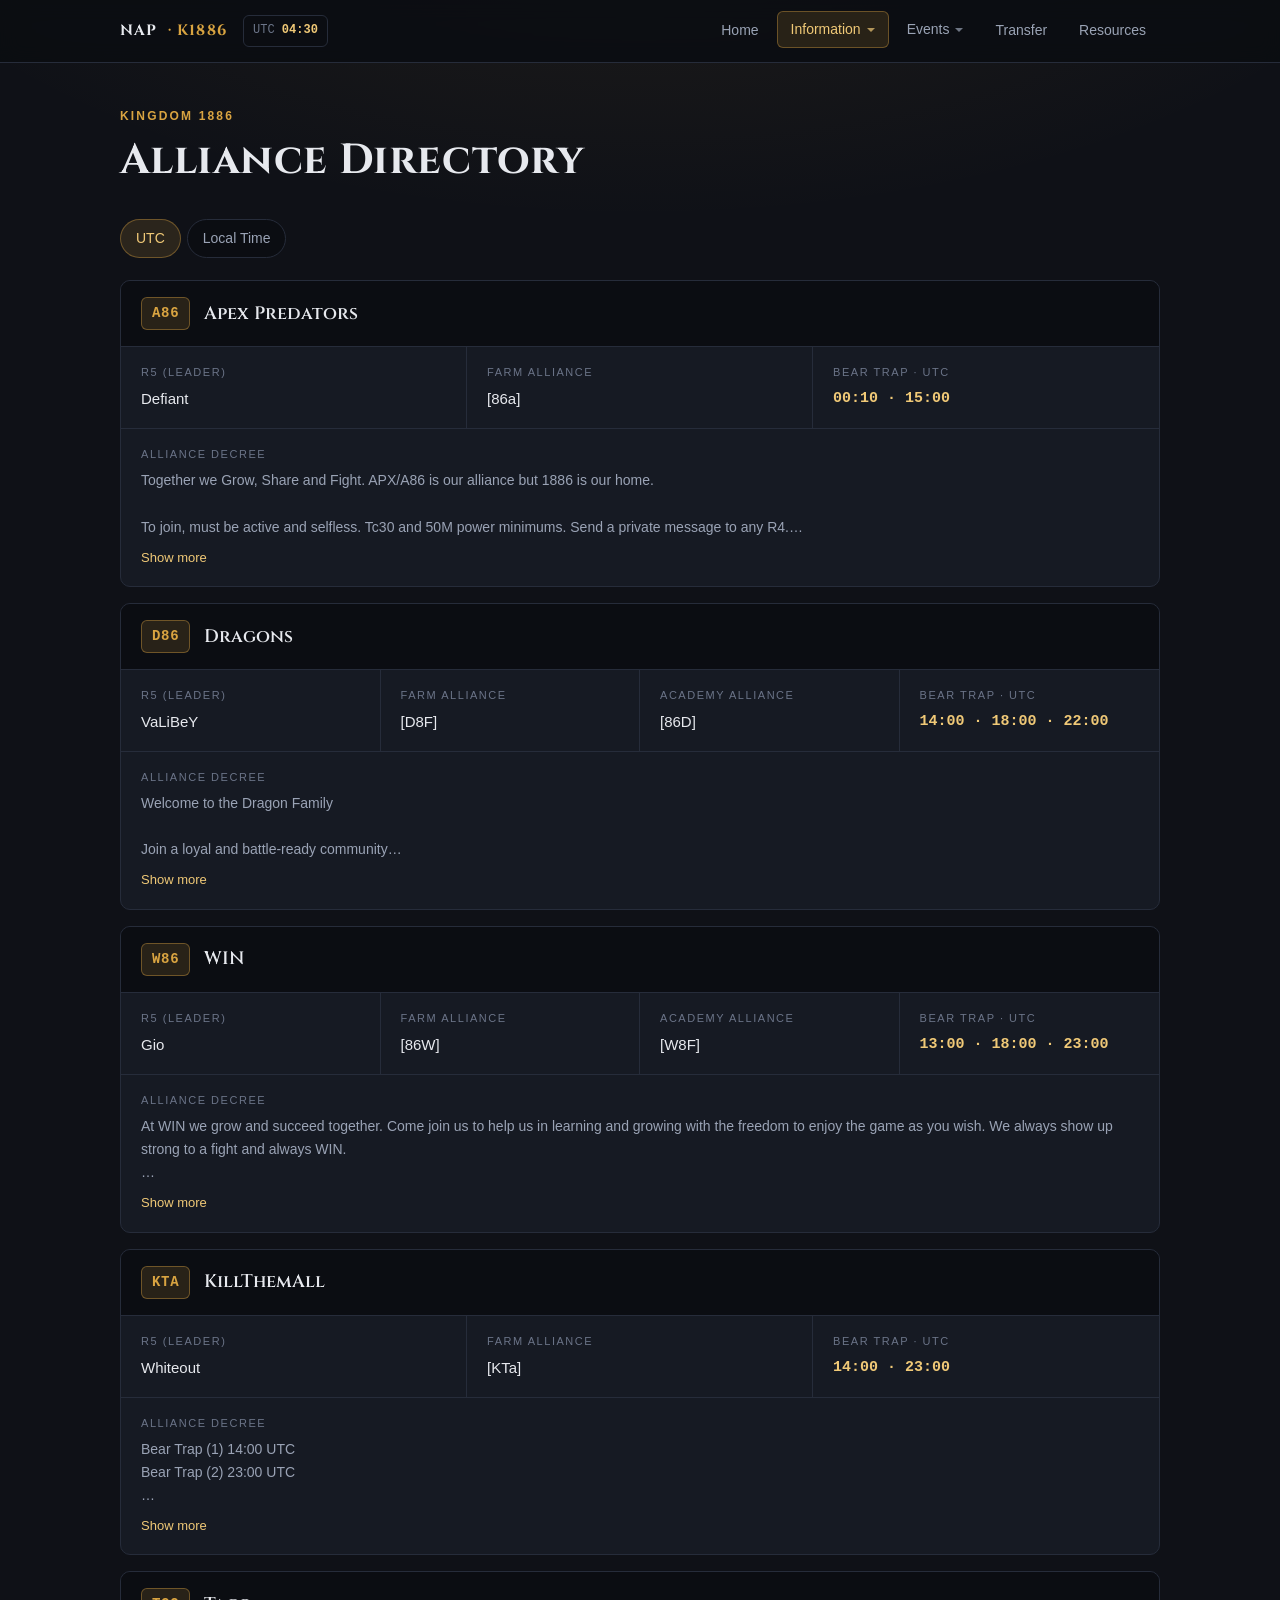
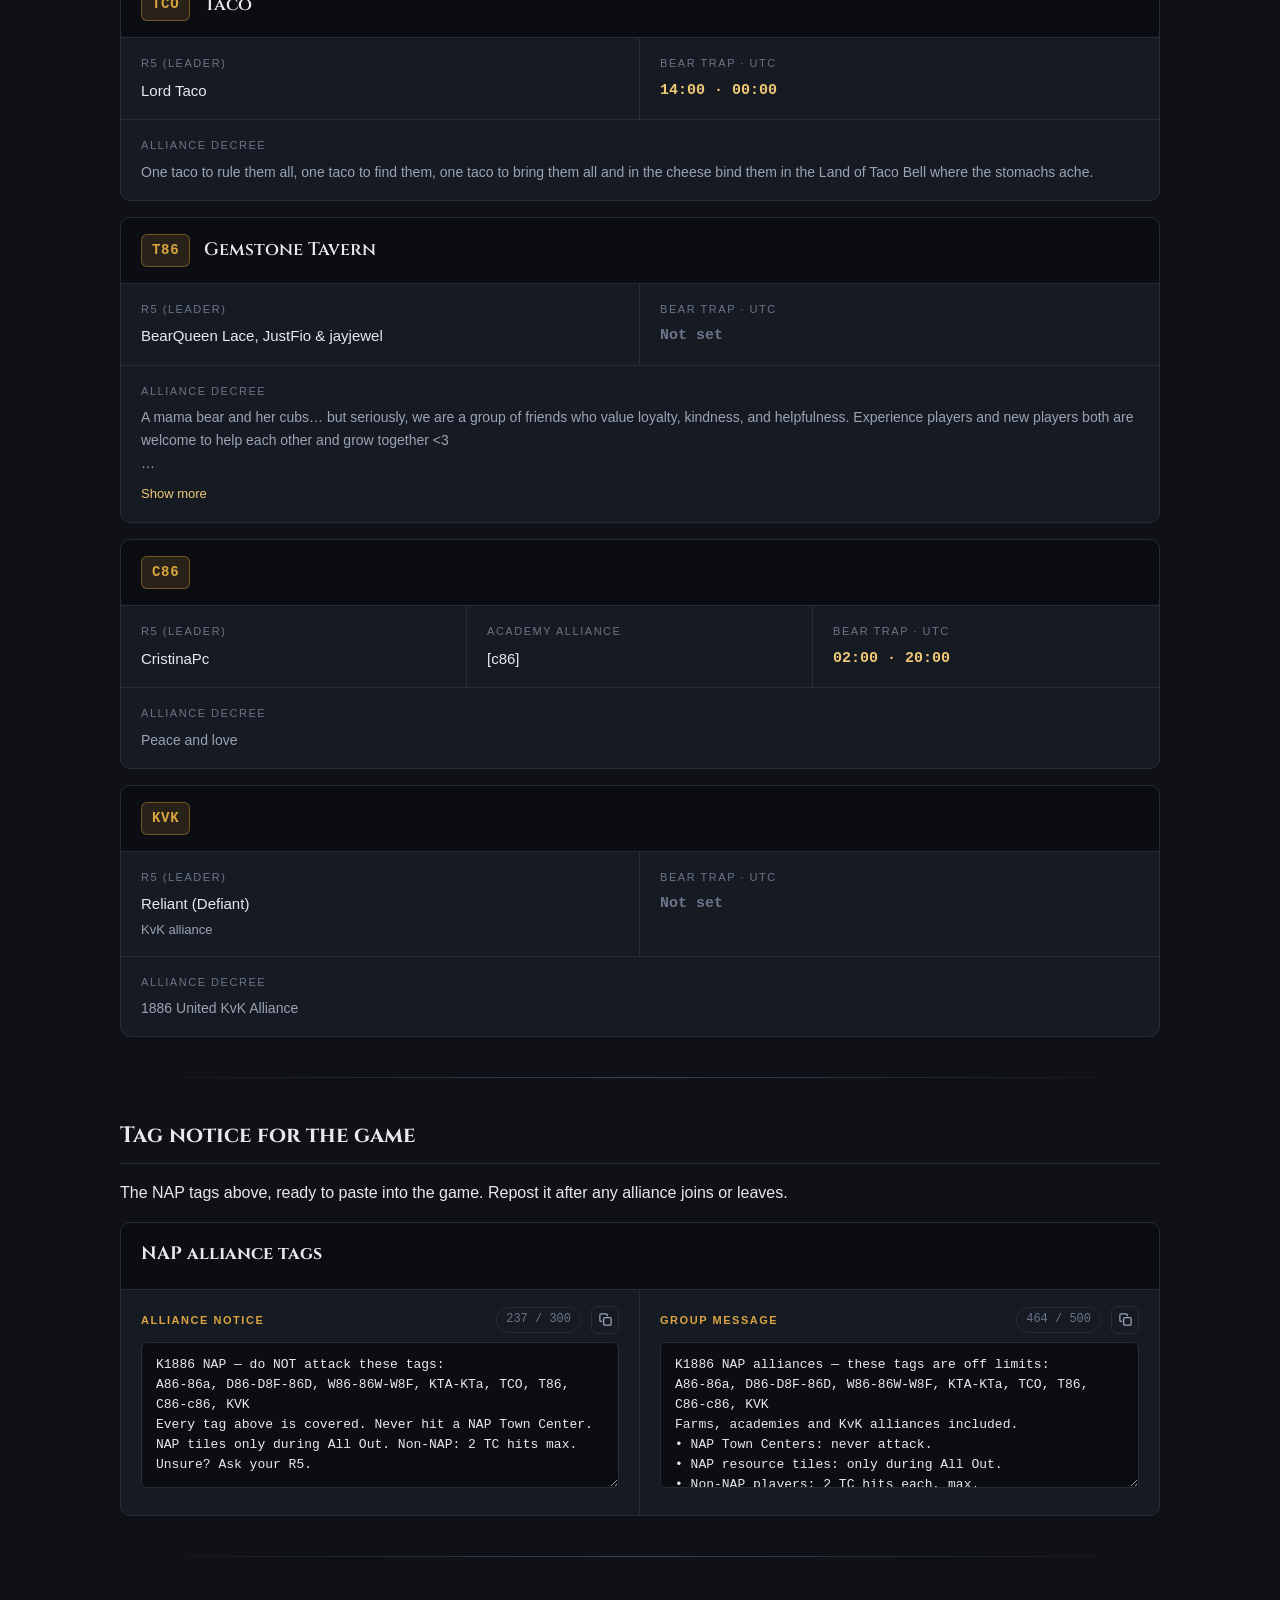
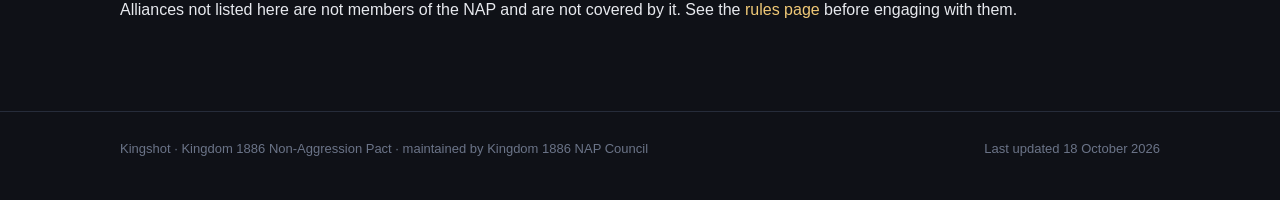
==== alliances.html @ 44d6373b "Rename the King menu link to King Guide Co-Authored-By: Claude Opus 5.5 (1M context) <noreply@anthro" ====
<!DOCTYPE html>
<html lang="en">
<head>
<meta charset="utf-8">
<meta name="viewport" content="width=device-width, initial-scale=1">
<meta name="robots" content="noindex, nofollow">
<title>Alliances — NAP Kingdom 1886</title>
<meta name="description" content="Every alliance in the Kingdom 1886 NAP: farm and academy alliances, R5 leaders and bear trap times.">
<link rel="icon" href="data:image/svg+xml,<svg xmlns='http://www.w3.org/2000/svg' viewBox='0 0 32 32'><text y='26' font-size='26'>%F0%9F%9B%A1%EF%B8%8F</text></svg>">
<link rel="preconnect" href="https://fonts.googleapis.com">
<link rel="preconnect" href="https://fonts.gstatic.com" crossorigin>
<link rel="stylesheet" href="https://fonts.googleapis.com/css2?family=Cinzel:wght@600;700&display=swap">
<link rel="stylesheet" href="assets/css/style.css?v=8">
</head>
<body>

<header class="site-header">
  <div class="wrap">
    <a class="brand" href="index.html">
      NAP <span class="kd">&middot; K1886</span>
    </a>
    <div class="clock" data-clock></div>
    <nav class="site-nav" id="site-nav">
      <a href="index.html" data-i18n="nav.home">Home</a>
      <div class="nav-group" data-nav-group>
        <button class="nav-btn" type="button" aria-haspopup="true" aria-expanded="false" data-i18n="nav.information">Information</button>
        <div class="nav-menu" hidden>
          <a href="rules.html" data-i18n="nav.rules">Rules</a>
          <a href="alliances.html" data-i18n="nav.alliances">Alliances</a>
          <a href="notices.html" data-i18n="nav.notices">Notices</a>
          <a href="blacklist.html" data-i18n="nav.blacklist">Blacklist</a>
          <a href="king.html" data-i18n="nav.king">King Guide</a>
        </div>
      </div>
      <div class="nav-group" data-nav-group>
        <button class="nav-btn" type="button" aria-haspopup="true" aria-expanded="false" data-i18n="nav.events">Events</button>
        <div class="nav-menu" hidden>
          <a href="assignments.html" data-i18n="nav.sanctuary">Sanctuary</a>
          <a href="castle.html" data-i18n="nav.castle">Castle</a>
          <a href="allout.html" data-i18n="nav.allout">All Out</a>
          <a href="kvk.html" data-i18n="nav.kvk">KvK</a>
        </div>
      </div>
      <a href="transfer.html" data-i18n="nav.transfer">Transfer</a>
      <a href="resources.html" data-i18n="nav.resources">Resources</a>
    </nav>
    <div class="lang" data-lang-switcher>
      <button class="lang-btn" type="button" aria-haspopup="true" aria-expanded="false" aria-label="Change language">
        <span aria-hidden="true">&#127760;</span><span class="lang-cur">EN</span>
      </button>
      <div class="lang-menu" hidden>
        <button class="lang-opt" type="button" data-lang="en" lang="en">English</button>
        <button class="lang-opt" type="button" data-lang="ko" lang="ko">&#54620;&#44397;&#50612;</button>
        <button class="lang-opt" type="button" data-lang="es" lang="es">Espa&ntilde;ol</button>
        <button class="lang-opt" type="button" data-lang="tr" lang="tr">T&uuml;rk&ccedil;e</button>
      </div>
    </div>
    <button class="icon-btn nav-toggle" type="button" data-nav-toggle
            aria-label="Menu" aria-expanded="false" aria-controls="site-nav">
      <svg viewBox="0 0 24 24" fill="none" stroke="currentColor" stroke-width="2" stroke-linecap="round" aria-hidden="true"><path d="M4 7h16M4 12h16M4 17h16"/></svg>
    </button>
  </div>
</header>

<main>
  <div class="wrap">

    <div class="page-head">
      <p class="eyebrow" data-i18n="alliances.1">Kingdom <span data-site="kingdom">1886</span></p>
      <h1 data-i18n="alliances.2">Alliance Directory</h1>
    </div>

    <div class="toolbar">
      <div class="filters" role="group" aria-label="Show bear trap times in">
        <button class="chip" type="button" data-tz="utc" aria-pressed="true" data-i18n="alliances.4">UTC</button>
        <button class="chip" type="button" data-tz="local" aria-pressed="false" data-i18n="alliances.5">Local Time</button>
      </div>
    </div>

    <div id="alliance-list"></div>

    <noscript>
      <div class="empty">This directory needs JavaScript enabled to display.</div>
    </noscript>

    <hr class="rule">

    <h2 id="tag-notice" data-i18n="alliances.9">Tag notice for the game</h2>
    <p data-i18n="alliances.10">The NAP tags above, ready to paste into the game. Repost it after any alliance joins or leaves.</p>
    <div id="notice-list" data-only="tags"></div>

    <hr class="rule">

    <p data-i18n="alliances.8">Alliances not listed here are not members of the NAP and are not covered by it. See the <a href="rules.html">rules page</a> before engaging with them.</p>

  </div>
</main>

<footer class="site-footer">
  <div class="wrap">
    <span data-i18n="footer.1">Kingshot &middot; Kingdom <span data-site="kingdom">1886</span> Non-Aggression Pact &middot; maintained by <span data-site="maintainer">the NAP council</span></span>
    <span data-i18n="footer.2">Last updated <span data-site="lastUpdated">&mdash;</span><span data-discord> &middot; <a href="#">Discord</a></span></span>
  </div>
</footer>

<script src="assets/js/data.js?v=9"></script>
<script src="assets/js/site.js?v=8"></script>
</body>
</html>
---- assets/css/style.css ----
/* ==========================================================================
   NAP — Kingdom 1886 | shared stylesheet
   Edit the tokens in :root to re-theme the whole site.
   ========================================================================== */

:root {
  --bg:            #0f1117;
  --bg-raised:     #161a23;
  --bg-sunken:     #0b0d12;
  --border:        #262c3a;
  --border-strong: #3a4256;

  --text:          #e7e9ee;
  --text-muted:    #9aa3b5;
  --text-faint:    #6b7488;

  --gold:          #d9a441;
  --gold-soft:     #f0c977;
  --gold-dim:      rgba(217, 164, 65, 0.14);
  --gold-border:   rgba(217, 164, 65, 0.38);

  /* One hover surface for every interactive control. Translucent, so it reads
     the same whether it sits on the page, a card, or a dropdown panel. */
  --hover-surface: rgba(255, 255, 255, 0.06);

  --green:         #4fb477;
  --amber:         #e0a136;
  --red:           #d8604f;

  --radius:        10px;
  --radius-sm:     6px;
  --maxw:          1080px;

  --font-display: "Cinzel", "Iowan Old Style", "Palatino Linotype", Palatino, Georgia, serif;
  --font-body: -apple-system, BlinkMacSystemFont, "Segoe UI", Roboto, Helvetica, Arial, sans-serif;
  --font-mono: ui-monospace, SFMono-Regular, "SF Mono", Menlo, Consolas, monospace;
}

*, *::before, *::after { box-sizing: border-box; }

html { scroll-behavior: smooth; }

body {
  margin: 0;
  background:
    radial-gradient(1200px 600px at 50% -200px, rgba(217,164,65,0.10), transparent 70%),
    var(--bg);
  color: var(--text);
  font-family: var(--font-body);
  font-size: 16px;
  line-height: 1.65;
  -webkit-font-smoothing: antialiased;
}

a { color: var(--gold-soft); text-decoration: none; }
a:hover { text-decoration: underline; }

.wrap { width: 100%; max-width: var(--maxw); margin: 0 auto; padding: 0 20px; }

/* ---------- Header / nav ---------- */

.site-header {
  position: sticky;
  top: 0;
  z-index: 20;
  transition: transform .25s ease;
  background: rgba(11, 13, 18, 0.88);
  backdrop-filter: blur(10px);
  border-bottom: 1px solid var(--border);
}

.site-header .wrap {
  display: flex;
  align-items: center;
  gap: 16px;
  min-height: 62px;
  flex-wrap: wrap;
}

.brand {
  display: flex;
  align-items: center;
  gap: 10px;
  font-family: var(--font-display);
  font-weight: 700;
  letter-spacing: 0.08em;
  color: var(--text);
  text-transform: uppercase;
  font-size: 15px;
}
.brand:hover { text-decoration: none; }
.brand .crest {
  display: grid;
  place-items: center;
  width: 30px; height: 30px;
  border: 1px solid var(--gold);
  border-radius: 50%;
  color: var(--gold);
  font-size: 13px;
  background: var(--gold-dim);
}
.brand .kd { color: var(--gold); }

.site-nav { display: flex; gap: 4px; margin-left: auto; flex-wrap: wrap; }
.site-nav a {
  padding: 7px 13px;
  border-radius: var(--radius-sm);
  color: var(--text-muted);
  font-size: 14px;
  font-weight: 500;
  border: 1px solid transparent;
}
.site-nav a:hover { color: var(--text); background: var(--hover-surface); text-decoration: none; }
.site-nav a[aria-current="page"] {
  color: var(--gold-soft);
  background: var(--gold-dim);
  border-color: var(--gold-border);
}

.clock {
  font-family: var(--font-mono);
  font-size: 12px;
  color: var(--text-faint);
  border: 1px solid var(--border);
  border-radius: var(--radius-sm);
  padding: 5px 9px;
  white-space: nowrap;
}
.clock strong { color: var(--gold-soft); font-weight: 600; }

/* ---------- Page furniture ---------- */

main { padding: 44px 0 72px; }

.page-head { margin-bottom: 34px; }
.eyebrow {
  font-size: 12px;
  letter-spacing: 0.18em;
  text-transform: uppercase;
  color: var(--gold);
  font-weight: 600;
  margin: 0 0 10px;
}
h1 {
  font-family: var(--font-display);
  font-size: clamp(28px, 5vw, 42px);
  line-height: 1.15;
  margin: 0 0 12px;
  letter-spacing: 0.01em;
}
h2 {
  font-family: var(--font-display);
  font-size: 22px;
  margin: 40px 0 14px;
  padding-bottom: 8px;
  border-bottom: 1px solid var(--border);
}
h3 { font-size: 16px; margin: 24px 0 8px; color: var(--gold-soft); }
.lede { font-size: 18px; color: var(--text-muted); max-width: 62ch; margin: 0; }

hr.rule {
  border: 0;
  height: 1px;
  background: linear-gradient(90deg, transparent, var(--border-strong), transparent);
  margin: 40px 0;
}

/* ---------- Hero (home) ---------- */

.hero {
  text-align: center;
  padding: 56px 0 20px;
  border-bottom: 1px solid var(--border);
}
.hero h1 { font-size: clamp(34px, 7vw, 60px); }
.hero .lede { margin: 0 auto; font-size: 19px; }
.sigil {
  font-family: var(--font-display);
  font-size: 13px;
  letter-spacing: 0.3em;
  color: var(--gold);
  text-transform: uppercase;
  margin-bottom: 18px;
}
.cta-row { display: flex; gap: 12px; justify-content: center; flex-wrap: wrap; margin-top: 28px; }

.btn {
  display: inline-block;
  background: none;
  padding: 11px 22px;
  border-radius: var(--radius-sm);
  font-weight: 600;
  font-size: 15px;
  border: 1px solid var(--border-strong);
  color: var(--text);
}
.btn:hover { text-decoration: none; background: var(--hover-surface); border-color: var(--gold); }
.btn-primary {
  background: var(--gold);
  color: #1a1408;
  border-color: var(--gold);
}
.btn-primary:hover { background: var(--gold-soft); }

/* ---------- Cards & grids ---------- */

.grid { display: grid; gap: 16px; }
.grid-3 { grid-template-columns: repeat(auto-fit, minmax(260px, 1fr)); }
.grid-2 { grid-template-columns: repeat(auto-fit, minmax(300px, 1fr)); }

.card {
  background: var(--bg-raised);
  border: 1px solid var(--border);
  border-radius: var(--radius);
  padding: 20px 22px;
}
.card h3 { margin-top: 0; }
.card p:last-child { margin-bottom: 0; }

.callout {
  border-left: 3px solid var(--gold);
  background: var(--gold-dim);
  border-radius: 0 var(--radius-sm) var(--radius-sm) 0;
  padding: 14px 18px;
  margin: 22px 0;
  color: var(--text);
}
.callout strong { color: var(--gold-soft); }

/* ---------- Rules ---------- */

.rule-list { list-style: none; counter-reset: rule; padding: 0; margin: 0; }
.rule-list > li {
  counter-increment: rule;
  position: relative;
  padding: 16px 0 16px 52px;
  border-bottom: 1px solid var(--border);
}
.rule-list > li:last-child { border-bottom: 0; }
.rule-list > li::before {
  content: counter(rule);
  position: absolute;
  left: 0; top: 16px;
  width: 32px; height: 32px;
  display: grid; place-items: center;
  border: 1px solid var(--border-strong);
  border-radius: 50%;
  font-family: var(--font-mono);
  font-size: 13px;
  color: var(--gold);
  background: var(--bg-sunken);
}
.rule-list .rule-title { font-weight: 600; display: block; margin-bottom: 2px; }
.rule-list .rule-body { color: var(--text-muted); font-size: 15px; }

/* ---------- Tables ---------- */

.table-scroll { overflow-x: auto; border: 1px solid var(--border); border-radius: var(--radius); }
table { width: 100%; border-collapse: collapse; font-size: 15px; min-width: 520px; }
thead th {
  text-align: left;
  background: var(--bg-sunken);
  color: var(--text-faint);
  font-size: 12px;
  letter-spacing: 0.1em;
  text-transform: uppercase;
  font-weight: 600;
  padding: 11px 16px;
  border-bottom: 1px solid var(--border);
  white-space: nowrap;
}
tbody td { padding: 13px 16px; border-bottom: 1px solid var(--border); vertical-align: top; }
tbody tr:last-child td { border-bottom: 0; }
tbody tr:hover { background: rgba(255,255,255,0.02); }

.pill {
  display: inline-block;
  padding: 2px 9px;
  border-radius: 999px;
  font-size: 12px;
  font-weight: 600;
  letter-spacing: 0.04em;
  border: 1px solid var(--border-strong);
  color: var(--text-muted);
  white-space: nowrap;
}
.pill-warn   { color: var(--amber); border-color: rgba(224,161,54,0.45); background: rgba(224,161,54,0.10); }
.pill-strike { color: var(--red);   border-color: rgba(216,96,79,0.45);  background: rgba(216,96,79,0.10); }
.pill-ok     { color: var(--green); border-color: rgba(79,180,119,0.45); background: rgba(79,180,119,0.10); }

/* ---------- Alliances ---------- */

.toolbar {
  display: flex;
  gap: 12px;
  align-items: center;
  flex-wrap: wrap;
  margin-bottom: 22px;
}
.search {
  flex: 1 1 260px;
  background: var(--bg-sunken);
  border: 1px solid var(--border);
  border-radius: var(--radius-sm);
  color: var(--text);
  font: inherit;
  font-size: 15px;
  padding: 10px 14px;
}
.search:focus { outline: none; border-color: var(--gold); }
.search::placeholder { color: var(--text-faint); }
.count { color: var(--text-faint); font-size: 14px; font-family: var(--font-mono); }
.copy-chip { margin-left: auto; }
.copy-chip.copied {
  color: var(--green);
  border-color: rgba(79,180,119,0.5);
  background: rgba(79,180,119,0.12);
}

.alliance-card {
  background: var(--bg-raised);
  border: 1px solid var(--border);
  border-radius: var(--radius);
  padding: 0;
  overflow: hidden;
  margin-bottom: 16px;
}
.alliance-head {
  display: flex;
  align-items: center;
  gap: 14px;
  padding: 16px 20px;
  border-bottom: 1px solid var(--border);
  background: var(--bg-sunken);
  flex-wrap: wrap;
}
.tag {
  font-family: var(--font-mono);
  font-weight: 700;
  font-size: 14px;
  color: var(--gold);
  border: 1px solid rgba(217,164,65,0.4);
  background: var(--gold-dim);
  padding: 4px 10px;
  border-radius: var(--radius-sm);
  letter-spacing: 0.05em;
}
.alliance-name { font-family: var(--font-display); font-size: 18px; font-weight: 600; }
.slot .value.trap {
  font-family: var(--font-mono);
  color: var(--gold-soft);
  font-weight: 600;
}

.alliance-body { display: grid; grid-template-columns: repeat(auto-fit, minmax(200px, 1fr)); }
.slot { padding: 16px 20px; border-right: 1px solid var(--border); }
.slot:last-child { border-right: 0; }
.slot .label {
  font-size: 11px;
  letter-spacing: 0.14em;
  text-transform: uppercase;
  color: var(--text-faint);
  margin-bottom: 6px;
}
.slot .value { font-size: 15px; }
.slot .value .muted { color: var(--text-faint); }
.slot .sub { font-size: 13px; color: var(--text-muted); margin-top: 2px; }
.alliance-decree { padding: 16px 20px; border-top: 1px solid var(--border); }
.alliance-decree .label {
  font-size: 11px;
  letter-spacing: 0.14em;
  text-transform: uppercase;
  color: var(--text-faint);
  margin-bottom: 6px;
}
.decree-text { font-size: 14px; color: var(--text-muted); white-space: pre-line; overflow-wrap: anywhere; }
.decree-text.clamped {
  display: -webkit-box;
  -webkit-box-orient: vertical;
  -webkit-line-clamp: 3;
  line-clamp: 3;
  overflow: hidden;
}
.alliance-decree.collapsible { cursor: pointer; }
.decree-toggle {
  background: none;
  border: 0;
  padding: 0;
  margin-top: 8px;
  font: inherit;
  font-size: 13px;
  color: var(--gold-soft);
  cursor: pointer;
}
.decree-toggle:hover { text-decoration: underline; }
.decree-toggle[hidden] { display: none; }

.empty {
  text-align: center;
  padding: 44px 20px;
  color: var(--text-faint);
  border: 1px dashed var(--border-strong);
  border-radius: var(--radius);
}

/* ---------- Footer ---------- */

.site-footer {
  border-top: 1px solid var(--border);
  padding: 26px 0 40px;
  color: var(--text-faint);
  font-size: 13px;
}
.site-footer .wrap { display: flex; justify-content: space-between; gap: 16px; flex-wrap: wrap; }

@media (max-width: 640px) {
  .site-header .wrap { min-height: 0; padding-top: 10px; padding-bottom: 10px; }
  .site-nav { margin-left: 0; width: 100%; }
  .clock { display: none; }
  .slot { border-right: 0; border-bottom: 1px solid var(--border); }
  .slot:last-child { border-bottom: 0; }
}

/* ==========================================================================
   Trackers — blacklist + weekly sanctuary/fortress assignments
   ========================================================================== */

.stats {
  display: grid;
  grid-template-columns: repeat(auto-fit, minmax(150px, 1fr));
  gap: 12px;
  margin: 0 0 26px;
}
.stat {
  background: var(--bg-raised);
  border: 1px solid var(--border);
  border-radius: var(--radius);
  padding: 14px 18px;
}
.stat .n {
  font-family: var(--font-display);
  font-size: 28px;
  line-height: 1.1;
  color: var(--gold);
}
.stat .n.neutral { color: var(--text); }
.stat .n.danger  { color: var(--red); }
.stat .n.good    { color: var(--green); }
.stat .k {
  font-size: 11px;
  letter-spacing: 0.14em;
  text-transform: uppercase;
  color: var(--text-faint);
  margin-top: 4px;
}

.filters { display: flex; gap: 6px; flex-wrap: wrap; }
.chip {
  background: var(--bg-sunken);
  border: 1px solid var(--border);
  color: var(--text-muted);
  border-radius: 999px;
  padding: 7px 15px;
  font: inherit;
  font-size: 14px;
  cursor: pointer;
}
.chip:hover { color: var(--text); background: var(--hover-surface); border-color: var(--border-strong); }
.page-toc { margin-top: 20px; }
.page-toc .chip { text-decoration: none; }
h2[id], .violation[id] { scroll-margin-top: 84px; }
.chip[aria-pressed="true"] {
  color: var(--gold-soft);
  background: var(--gold-dim);
  border-color: var(--gold-border);
}

.banner {
  display: flex;
  gap: 12px;
  align-items: flex-start;
  border: 1px solid var(--border-strong);
  border-left: 3px solid var(--amber);
  background: rgba(224,161,54,0.08);
  border-radius: 0 var(--radius-sm) var(--radius-sm) 0;
  padding: 13px 18px;
  margin-bottom: 24px;
  font-size: 15px;
}
.banner .icon { color: var(--amber); font-size: 17px; line-height: 1.4; }

.week-head {
  display: flex;
  align-items: baseline;
  gap: 14px;
  flex-wrap: wrap;
  background: var(--bg-raised);
  border: 1px solid var(--border);
  border-radius: var(--radius);
  padding: 16px 20px;
  margin-bottom: 24px;
}
.week-head .wk {
  font-family: var(--font-display);
  font-size: 19px;
  color: var(--gold-soft);
}
.week-head .rot { color: var(--text-muted); font-size: 14px; margin-left: auto; }

td .mono { font-family: var(--font-mono); font-size: 13px; }
td .who { font-weight: 600; }
td .sub { color: var(--text-muted); font-size: 13px; margin-top: 2px; }
td .muted { color: var(--text-faint); }

.pill-open { color: var(--text-faint); }
.pill-info { color: var(--gold-soft); border-color: rgba(217,164,65,0.4); background: var(--gold-dim); }

.legend { color: var(--text-faint); font-size: 13px; margin-top: 12px; }
.legend .pill { margin-right: 4px; }

/* ---------- Resource cards ---------- */

.res-grid { display: grid; grid-template-columns: repeat(auto-fit, minmax(280px, 1fr)); gap: 16px; }

a.res-card {
  display: block;
  background: var(--bg-raised);
  border: 1px solid var(--border);
  border-radius: var(--radius);
  padding: 20px 22px;
  color: var(--text);
  transition: border-color .15s ease, transform .15s ease;
}
a.res-card:hover {
  text-decoration: none;
  border-color: var(--gold);
  transform: translateY(-2px);
}
a.res-card:hover .res-name { color: var(--gold-soft); }

.res-top { display: flex; align-items: center; gap: 11px; margin-bottom: 4px; }
.res-icon {
  display: grid; place-items: center;
  width: 34px; height: 34px; flex: 0 0 34px;
  border-radius: var(--radius-sm);
  background: var(--gold-dim);
  border: 1px solid rgba(217,164,65,0.3);
  font-size: 17px;
}
.res-name { font-family: var(--font-display); font-size: 17px; font-weight: 600; }
.res-what {
  font-size: 11px; letter-spacing: 0.14em; text-transform: uppercase;
  color: var(--gold); font-weight: 600; margin-bottom: 10px;
}
.res-desc { color: var(--text-muted); font-size: 15px; margin: 0 0 14px; }
.res-link {
  font-family: var(--font-mono); font-size: 13px; color: var(--text-faint);
  display: flex; align-items: center; gap: 6px;
}
a.res-card:hover .res-link { color: var(--gold-soft); }

/* ---------- Language switcher ---------- */

.lang { position: relative; }
/* Hidden until real translations exist; delete these two lines to bring the switcher back. */
.lang { display: none; }
.nav-toggle { margin-left: auto; }

.lang-btn {
  display: flex;
  align-items: center;
  gap: 6px;
  background: var(--bg-sunken);
  border: 1px solid var(--border);
  border-radius: var(--radius-sm);
  color: var(--text-muted);
  font: inherit;
  font-size: 14px;
  padding: 6px 11px;
  cursor: pointer;
  line-height: 1.4;
}
.lang-btn:hover { color: var(--text); background: var(--hover-surface); border-color: var(--border-strong); }
.lang-btn[aria-expanded="true"] { color: var(--gold-soft); background: var(--gold-dim); border-color: var(--gold-border); }
.lang-cur { font-family: var(--font-mono); font-size: 12px; letter-spacing: 0.06em; }

.lang-menu {
  position: absolute;
  top: calc(100% + 6px);
  right: 0;
  min-width: 150px;
  background: var(--bg-raised);
  border: 1px solid var(--border-strong);
  border-radius: var(--radius-sm);
  padding: 5px;
  z-index: 40;
  box-shadow: 0 12px 30px rgba(0,0,0,0.45);
}
.lang-opt {
  display: block;
  width: 100%;
  text-align: left;
  background: none;
  border: 0;
  border-radius: 4px;
  color: var(--text-muted);
  font: inherit;
  font-size: 14px;
  padding: 8px 11px;
  cursor: pointer;
}
.lang-opt:hover { background: var(--hover-surface); color: var(--text); }
.lang-opt[aria-current="true"] { color: var(--gold-soft); background: var(--gold-dim); }

@media (max-width: 640px) {
  .lang { order: -1; margin-left: auto; }
  .site-nav { order: 1; }
}

/* ---------- In-game notices ---------- */

.notice-card {
  background: var(--bg-raised);
  border: 1px solid var(--border);
  border-radius: var(--radius);
  margin-bottom: 18px;
  overflow: hidden;
}
.notice-head {
  padding: 16px 20px;
  border-bottom: 1px solid var(--border);
  background: var(--bg-sunken);
}
.notice-head h3 {
  margin: 0 0 4px;
  font-family: var(--font-display);
  font-size: 18px;
  color: var(--text);
}
.notice-head p { margin: 0; color: var(--text-muted); font-size: 14px; }

.notice-blocks { display: grid; grid-template-columns: repeat(auto-fit, minmax(320px, 1fr)); }
.notice-block { padding: 16px 20px 18px; border-right: 1px solid var(--border); }
.notice-block:last-child { border-right: 0; }

.notice-block-head {
  display: flex;
  align-items: center;
  gap: 10px;
  margin-bottom: 8px;
}
.notice-kind { margin-right: auto; }
.notice-kind {
  font-size: 11px;
  letter-spacing: 0.14em;
  text-transform: uppercase;
  color: var(--gold);
  font-weight: 600;
}
.count-badge {
  font-family: var(--font-mono);
  font-size: 12px;
  color: var(--text-faint);
  border: 1px solid var(--border);
  border-radius: 999px;
  padding: 2px 9px;
  white-space: nowrap;
}
.count-badge.over {
  color: var(--red);
  border-color: rgba(216,96,79,0.5);
  background: rgba(216,96,79,0.12);
}

textarea.notice-text {
  width: 100%;
  background: var(--bg-sunken);
  border: 1px solid var(--border);
  border-radius: var(--radius-sm);
  color: var(--text);
  font-family: var(--font-mono);
  font-size: 13px;
  line-height: 1.55;
  padding: 12px 14px;
  resize: vertical;
  min-height: 130px;
}
textarea.notice-text:focus { outline: none; border-color: var(--gold); }

/* small square icon button, used for copy-to-clipboard */
.icon-btn {
  display: inline-flex;
  align-items: center;
  justify-content: center;
  width: 28px;
  height: 28px;
  flex: 0 0 28px;
  padding: 0;
  background: var(--bg-raised);
  border: 1px solid var(--border);
  border-radius: var(--radius-sm);
  color: var(--text-muted);
  cursor: pointer;
  transition: color .12s ease, border-color .12s ease, background .12s ease;
}
.icon-btn:hover { color: var(--text); background: var(--hover-surface); border-color: var(--border-strong); }
.icon-btn:focus-visible { outline: 2px solid var(--gold); outline-offset: 2px; }
.icon-btn svg { width: 15px; height: 15px; display: block; }
.icon-btn.copied {
  color: var(--green);
  border-color: rgba(79,180,119,0.5);
  background: rgba(79,180,119,0.12);
}

@media (max-width: 640px) {
  .notice-block { border-right: 0; border-bottom: 1px solid var(--border); }
  .notice-block:last-child { border-bottom: 0; }
}

.callout p { margin: 0; }
.callout p + p { margin-top: 10px; }

/* ---------- Grouped navigation ---------- */

.nav-group { position: relative; }

.site-nav .nav-btn {
  display: flex;
  align-items: center;
  gap: 6px;
  background: none;
  border: 1px solid transparent;
  border-radius: var(--radius-sm);
  color: var(--text-muted);
  font: inherit;
  font-size: 14px;
  font-weight: 500;
  padding: 7px 13px;
  cursor: pointer;
  line-height: 1.5;
}
.site-nav .nav-btn::after {
  content: "";
  width: 0; height: 0;
  border-left: 4px solid transparent;
  border-right: 4px solid transparent;
  border-top: 4px solid currentColor;
  opacity: 0.7;
}
.site-nav .nav-btn:hover { color: var(--text); background: var(--hover-surface); }
/* open state is carried by the caret; only the group holding the current page
   is highlighted, and only where its links are out of sight (desktop) */
.site-nav .nav-btn[data-active="true"] {
  color: var(--gold-soft);
  background: var(--gold-dim);
  border-color: var(--gold-border);
}

.nav-menu {
  position: absolute;
  top: calc(100% + 6px);
  left: 0;
  min-width: 170px;
  background: var(--bg-raised);
  border: 1px solid var(--border-strong);
  border-radius: var(--radius-sm);
  padding: 5px;
  z-index: 40;
  box-shadow: 0 12px 30px rgba(0,0,0,0.45);
}
.nav-menu a {
  display: block;
  padding: 8px 11px;
  border-radius: 4px;
  font-size: 14px;
  color: var(--text-muted);
  border: 0;
}
.nav-menu a:hover { background: var(--hover-surface); color: var(--text); text-decoration: none; }
.nav-menu a[aria-current="page"] { color: var(--gold-soft); background: var(--gold-dim); }

@media (max-width: 640px) {
  .nav-menu { left: auto; right: 0; }
}

/* ---------- Mobile navigation ---------- */

.nav-toggle { display: none; }

@media (max-width: 820px) {
  /* the header stays one line: brand, language, menu button */
  .site-header .wrap { flex-wrap: nowrap; gap: 10px; }
  .nav-toggle { display: inline-flex; }
  .lang { margin-left: auto; order: 0; }

  .site-nav {
    display: none;
    position: absolute;
    top: 100%;
    left: 0;
    right: 0;
    flex-direction: column;
    align-items: stretch;
    gap: 1px;
    width: auto;
    margin: 0;
    padding: 10px 20px 16px;
    background: var(--bg-raised);
    border-bottom: 1px solid var(--border-strong);
    box-shadow: 0 18px 34px rgba(0,0,0,0.5);
    max-height: calc(100vh - 62px);
    overflow-y: auto;
  }
  .site-header.nav-open .site-nav { display: flex; }

  /* each group is an accordion: the button opens its own list in place */
  .nav-group { position: static; }
  .site-nav .nav-btn {
    width: 100%;
    justify-content: space-between;
    padding: 11px 10px;
    font-size: 15px;
    font-weight: 500;
    letter-spacing: 0;
    text-transform: none;
    color: var(--text-muted);
  }
  .site-nav .nav-btn::after { transition: transform .15s ease; }
  .site-nav .nav-btn[aria-expanded="true"]::after { transform: rotate(180deg); }
  .site-nav .nav-btn[data-active="true"] {
    color: var(--text-muted);
    background: none;
    border-color: transparent;
  }
  .site-nav .nav-btn[data-active="true"]:hover {
    color: var(--text);
    background: var(--hover-surface);
  }

  .site-nav .nav-menu {
    position: static;
    min-width: 0;
    margin: 2px 0 6px 10px;
    padding: 0 0 0 10px;
    background: none;
    border: 0;
    border-left: 1px solid var(--border);
    border-radius: 0;
    box-shadow: none;
  }

  .site-nav .nav-menu a,
  .site-nav > a { padding: 11px 10px; font-size: 15px; border-radius: var(--radius-sm); }
}

/* ---------- Violation cards ---------- */

.violations { display: grid; gap: 16px; }

.violation {
  background: var(--bg-raised);
  border: 1px solid var(--border);
  border-radius: var(--radius);
  padding: 18px 20px 16px;
}

.violation-head { display: flex; align-items: center; gap: 12px; margin-bottom: 8px; }
.violation-n {
  flex: 0 0 30px;
  width: 30px; height: 30px;
  display: grid; place-items: center;
  border: 1px solid var(--border-strong);
  border-radius: 50%;
  background: var(--bg-sunken);
  font-family: var(--font-mono);
  font-size: 13px;
  color: var(--gold);
}
.violation-head h3 {
  margin: 0;
  font-family: var(--font-display);
  font-size: 17px;
  color: var(--text);
}
.violation-head .rule-copy { margin-left: auto; }
.violation-body { margin: 0 0 14px; color: var(--text-muted); font-size: 15px; }

.tiers { border-top: 1px solid var(--border); padding-top: 14px; }
.tier-tabs { display: flex; gap: 6px; flex-wrap: wrap; margin-bottom: 12px; }
.tier-tab { font-size: 13px; padding: 5px 12px; }

.tiers.single .tier-tabs .tier-tab {
  /* a violation with no ladder: the one tier is a statement, not a choice */
  pointer-events: none;
  color: var(--red);
  border-color: rgba(216,96,79,0.45);
  background: rgba(216,96,79,0.10);
}

.tier-panel {
  background: var(--bg-sunken);
  border: 1px solid var(--border);
  border-left: 3px solid var(--gold);
  border-radius: 0 var(--radius-sm) var(--radius-sm) 0;
  padding: 12px 16px;
}
.tiers.single .tier-panel { border-left-color: var(--red); }
.tier-panel p { margin: 0; font-size: 15px; }

@media (max-width: 640px) {
  .violation { padding: 16px 16px 14px; }
  .violation-head h3 { font-size: 16px; }
}

/* the header steps out of the way while reading down the page */
.site-header.header-hidden { transform: translateY(-100%); }

@media (prefers-reduced-motion: reduce) {
  .site-header { transition: none; }
}

/* ---------- Trial key ---------- */

.trial-key {
  display: grid;
  grid-template-columns: repeat(auto-fit, minmax(230px, 1fr));
  gap: 14px;
  margin-bottom: 22px;
}
.trial {
  background: var(--bg-raised);
  border: 1px solid var(--border);
  border-left: 3px solid var(--gold);
  border-radius: 0 var(--radius) var(--radius) 0;
  padding: 14px 18px;
}
.trial-name {
  font-family: var(--font-display);
  font-size: 16px;
  color: var(--text);
  margin-bottom: 4px;
}
.trial-debuff {
  font-family: var(--font-mono);
  font-size: 14px;
  font-weight: 600;
  color: var(--red);
  margin-bottom: 8px;
}
.trial p { margin: 0; font-size: 14px; color: var(--text-muted); }

/* ---------- Screenshots (king.html) ---------- */

.shots {
  display: grid;
  grid-template-columns: repeat(auto-fill, minmax(140px, 230px));
  gap: 18px;
  margin: 18px 0 26px;
}
.shot { margin: 0; }
.shot img {
  display: block;
  width: 100%;
  height: auto;
  border: 1px solid var(--border);
  border-radius: var(--radius);
}
.shot figcaption { margin-top: 8px; font-size: 14px; color: var(--text-faint); }
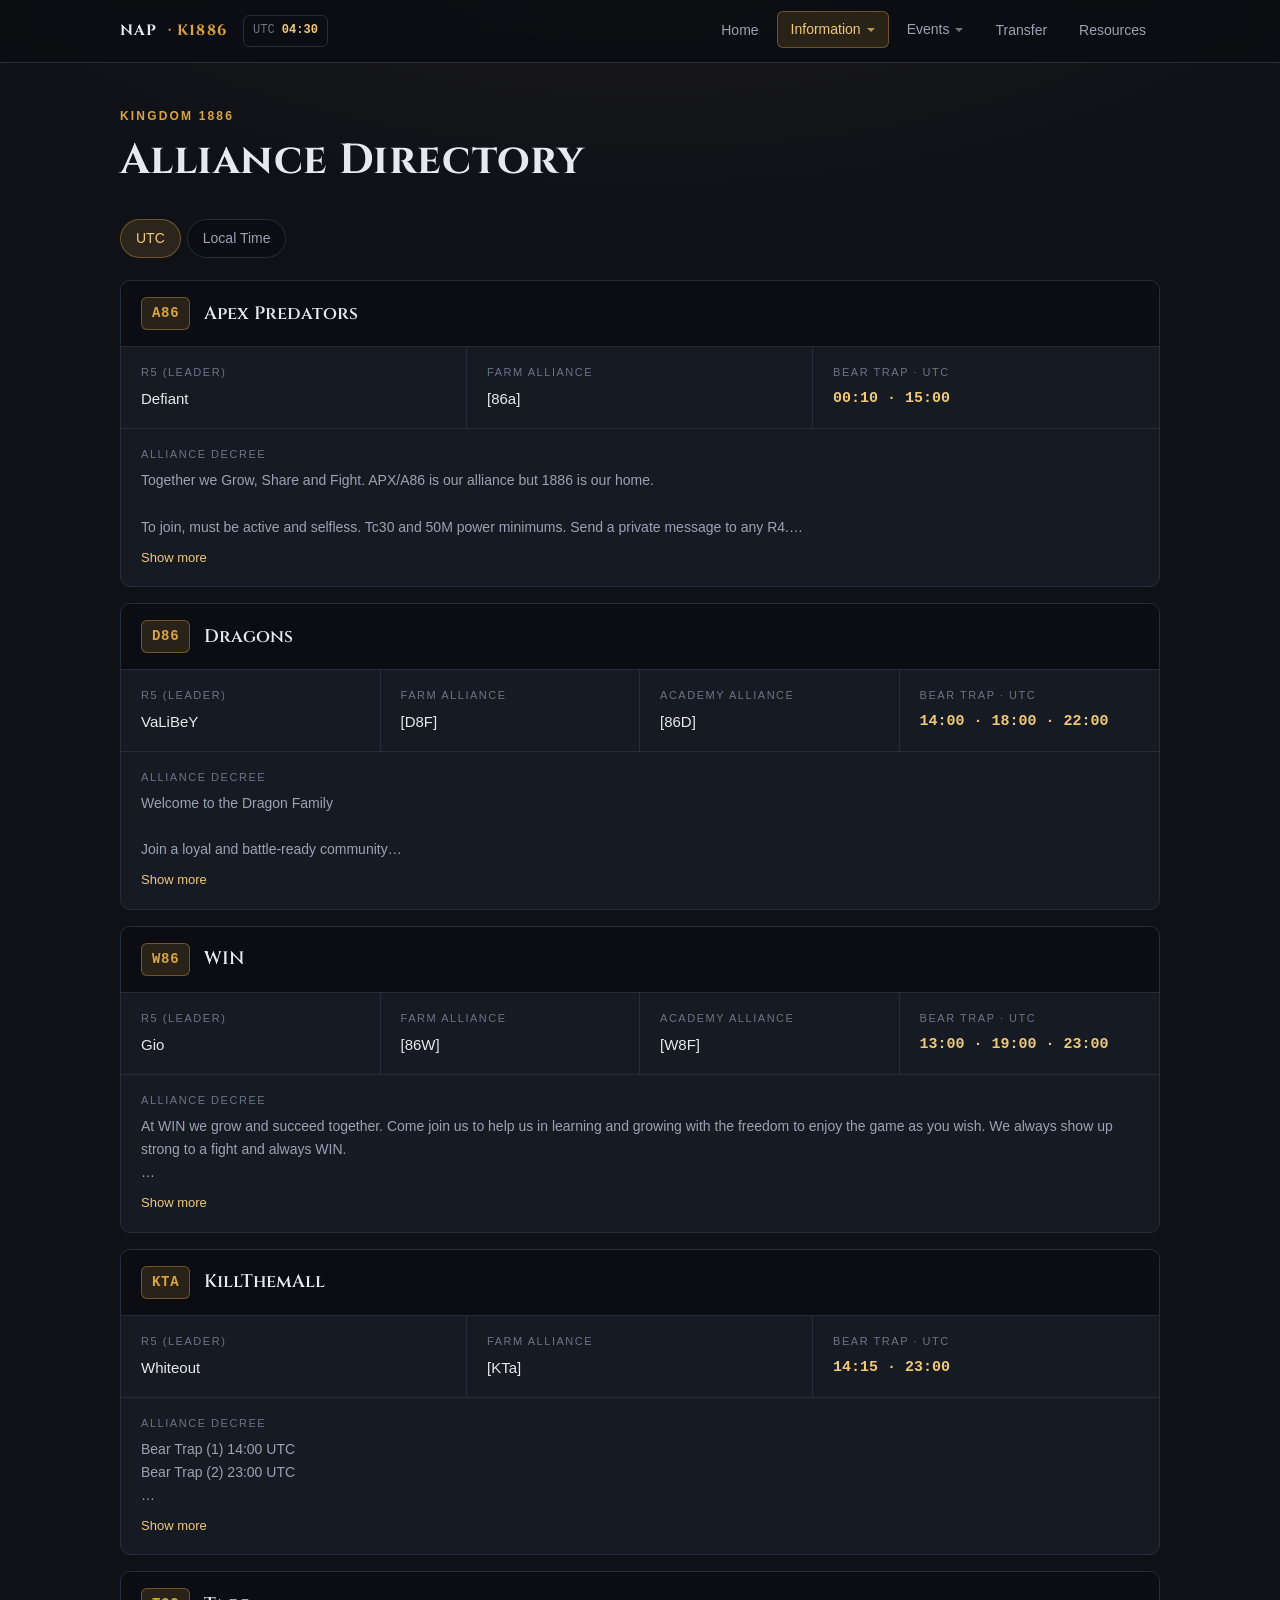
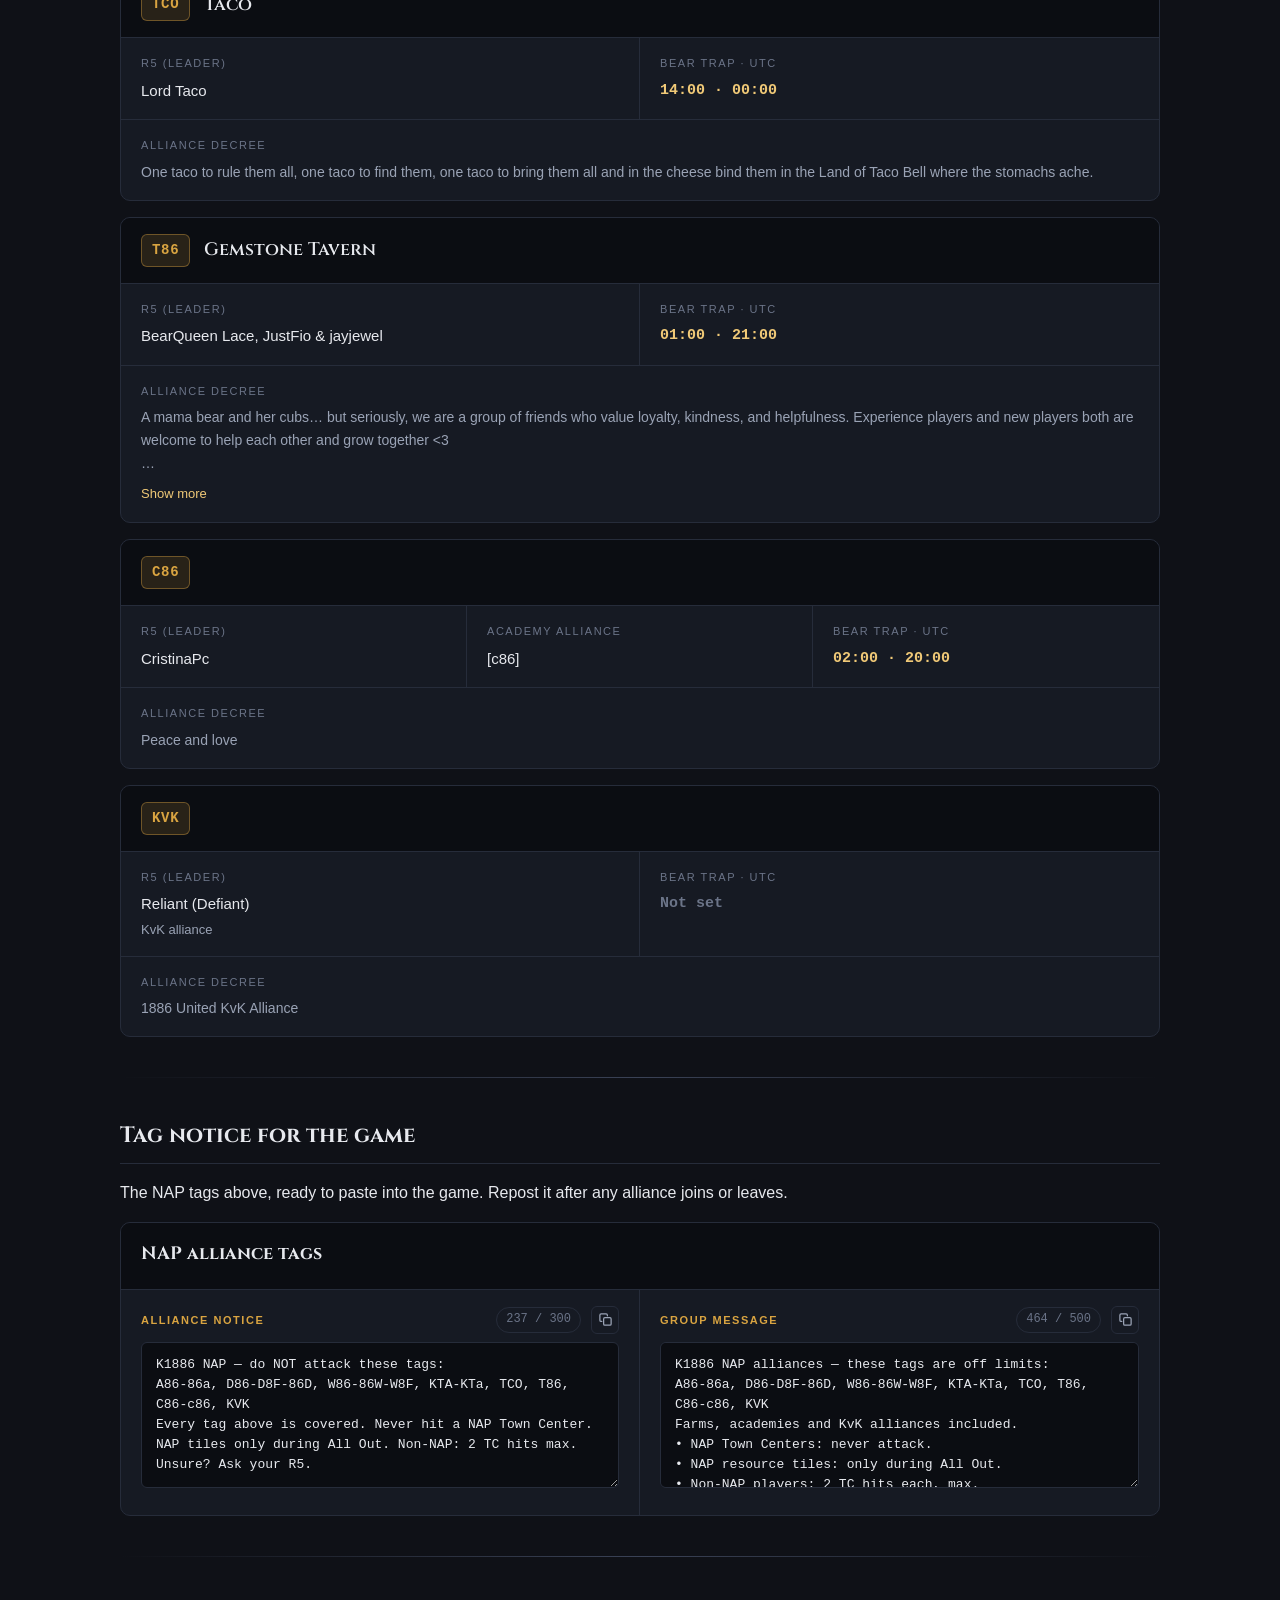
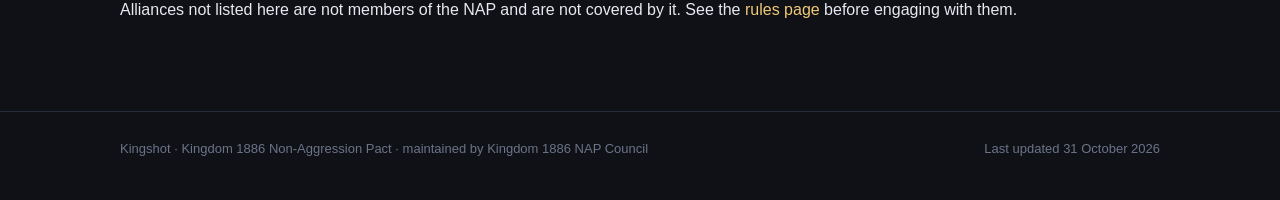
==== commit 9d8af8df: "Bear traps: KTA 14:00 to 14:15, WIN 18:00 to 19:00, add T86 01:00 and 21:00 Co-Authored-By: Claude O" ====
--- a/alliances.html
+++ b/alliances.html
@@ -103,7 +103,7 @@
   </div>
 </footer>
 
-<script src="assets/js/data.js?v=9"></script>
+<script src="assets/js/data.js?v=10"></script>
 <script src="assets/js/site.js?v=8"></script>
 </body>
 </html>
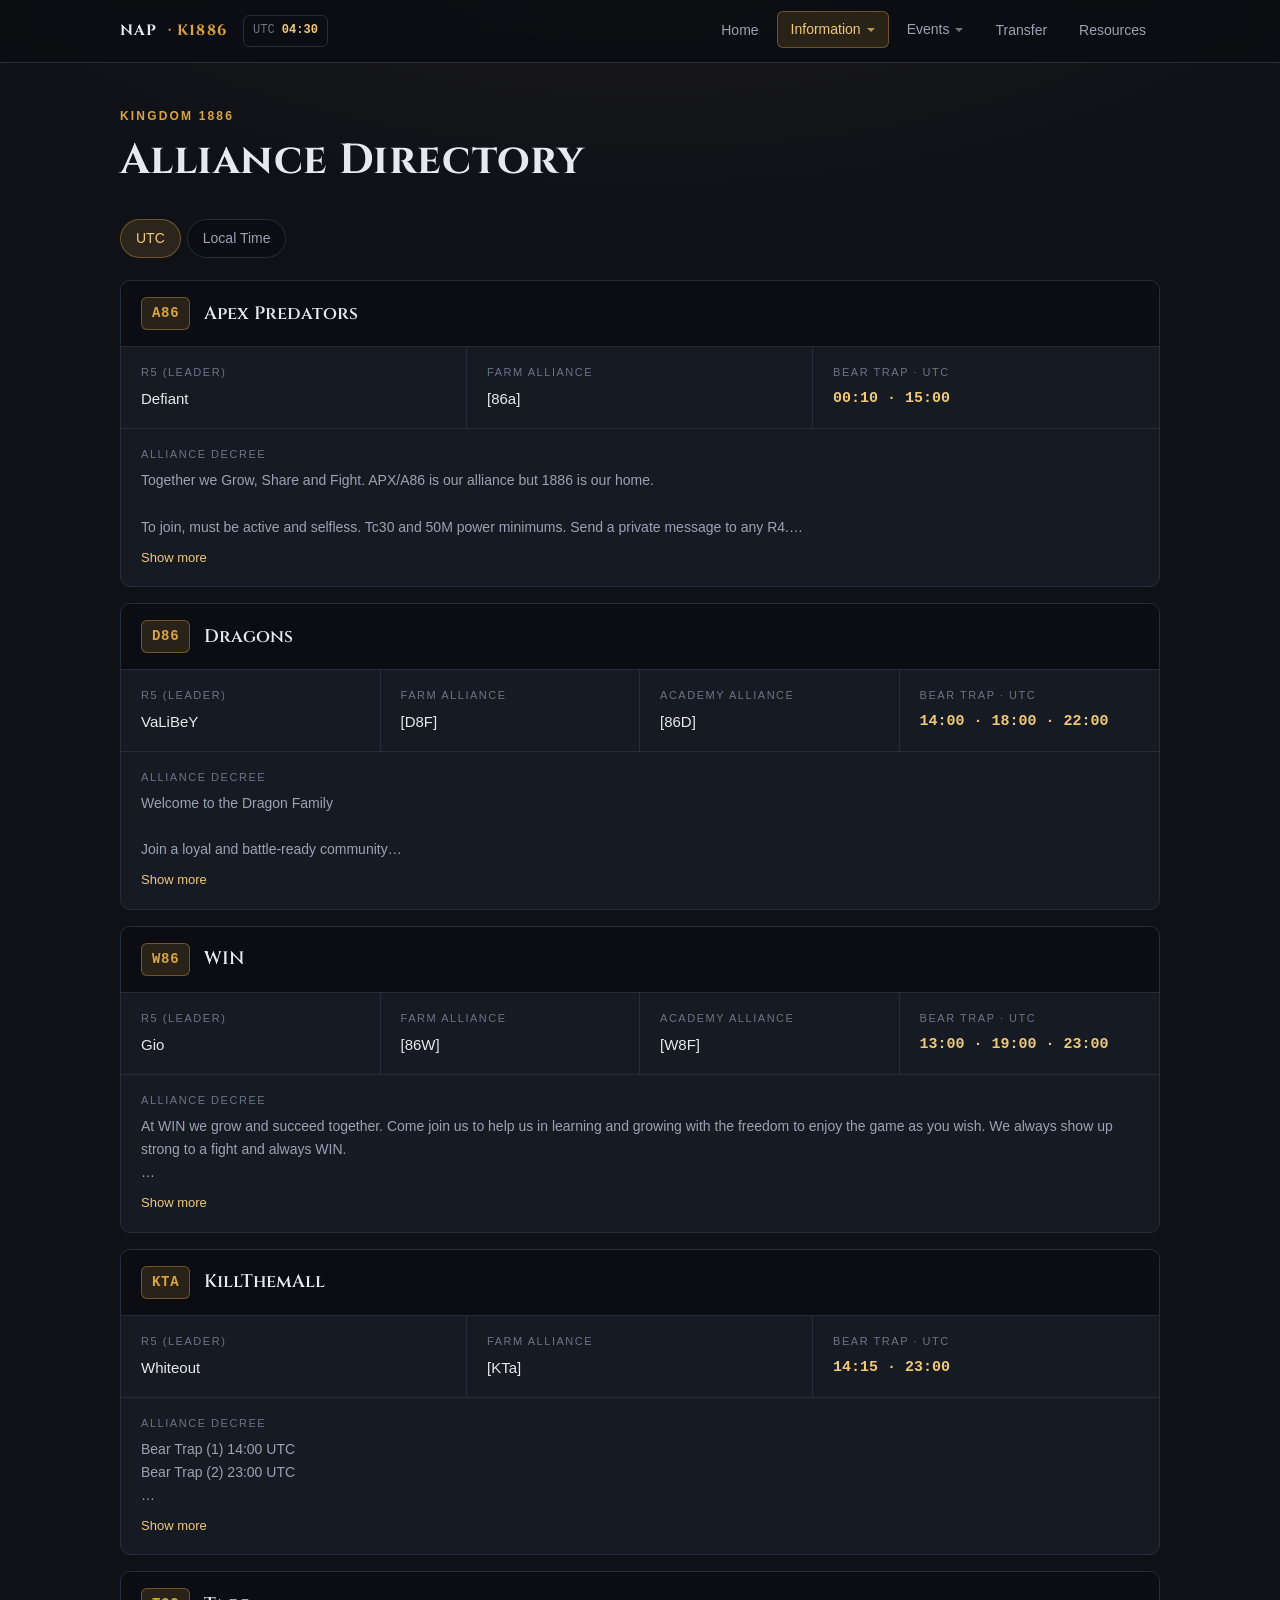
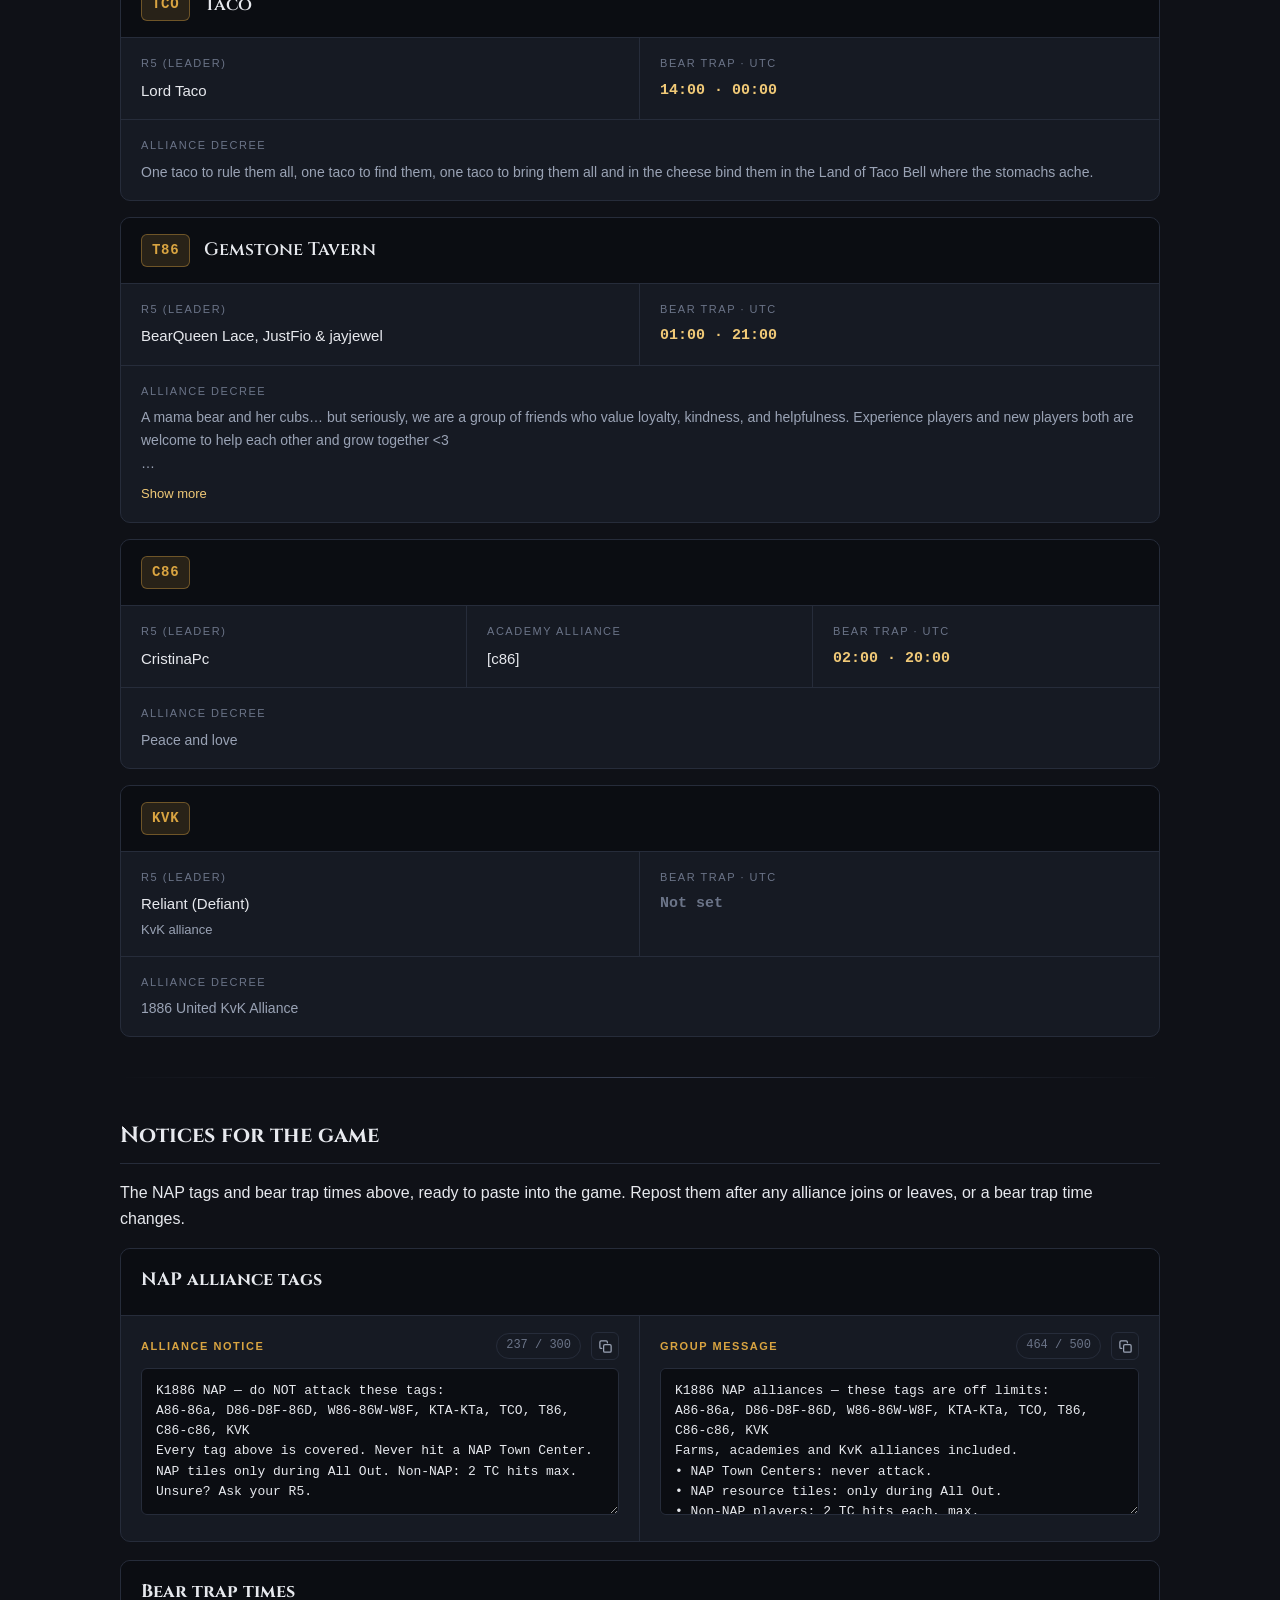
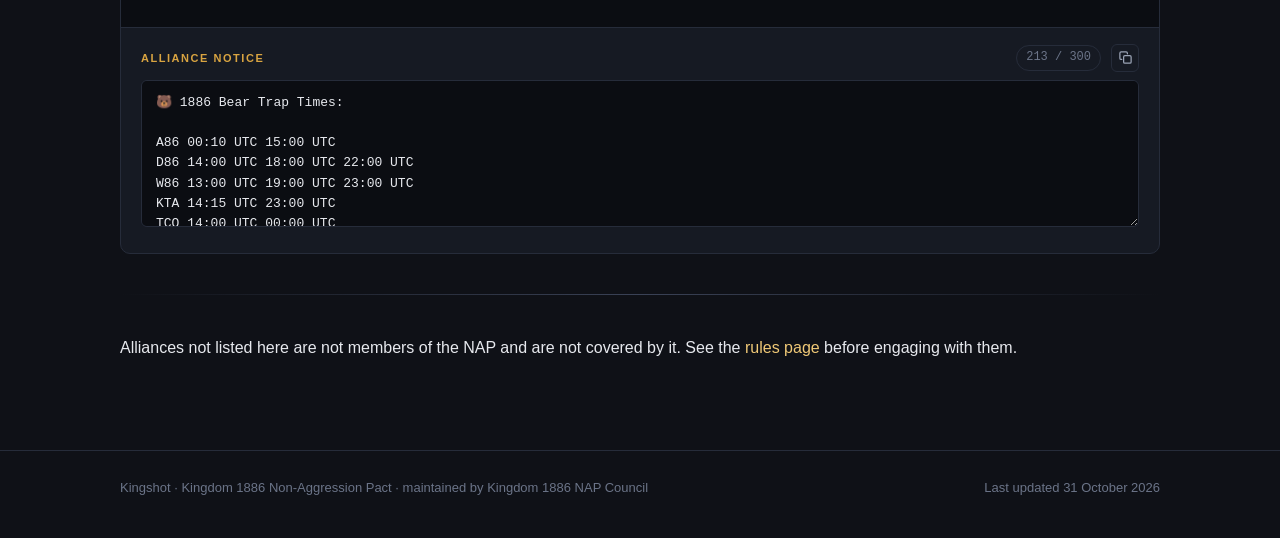
==== commit e5c79197: "Show the bear trap times notice on the Alliances page too Co-Authored-By: Claude Opus 5.5 <noreply@a" ====
--- a/alliances.html
+++ b/alliances.html
@@ -85,9 +85,9 @@
 
     <hr class="rule">
 
-    <h2 id="tag-notice" data-i18n="alliances.9">Tag notice for the game</h2>
-    <p data-i18n="alliances.10">The NAP tags above, ready to paste into the game. Repost it after any alliance joins or leaves.</p>
-    <div id="notice-list" data-only="tags"></div>
+    <h2 id="tag-notice" data-i18n="alliances.9">Notices for the game</h2>
+    <p data-i18n="alliances.10">The NAP tags and bear trap times above, ready to paste into the game. Repost them after any alliance joins or leaves, or a bear trap time changes.</p>
+    <div id="notice-list" data-only="tags bears"></div>
 
     <hr class="rule">
 
@@ -103,7 +103,7 @@
   </div>
 </footer>
 
-<script src="assets/js/data.js?v=10"></script>
-<script src="assets/js/site.js?v=8"></script>
+<script src="assets/js/data.js?v=11"></script>
+<script src="assets/js/site.js?v=10"></script>
 </body>
 </html>
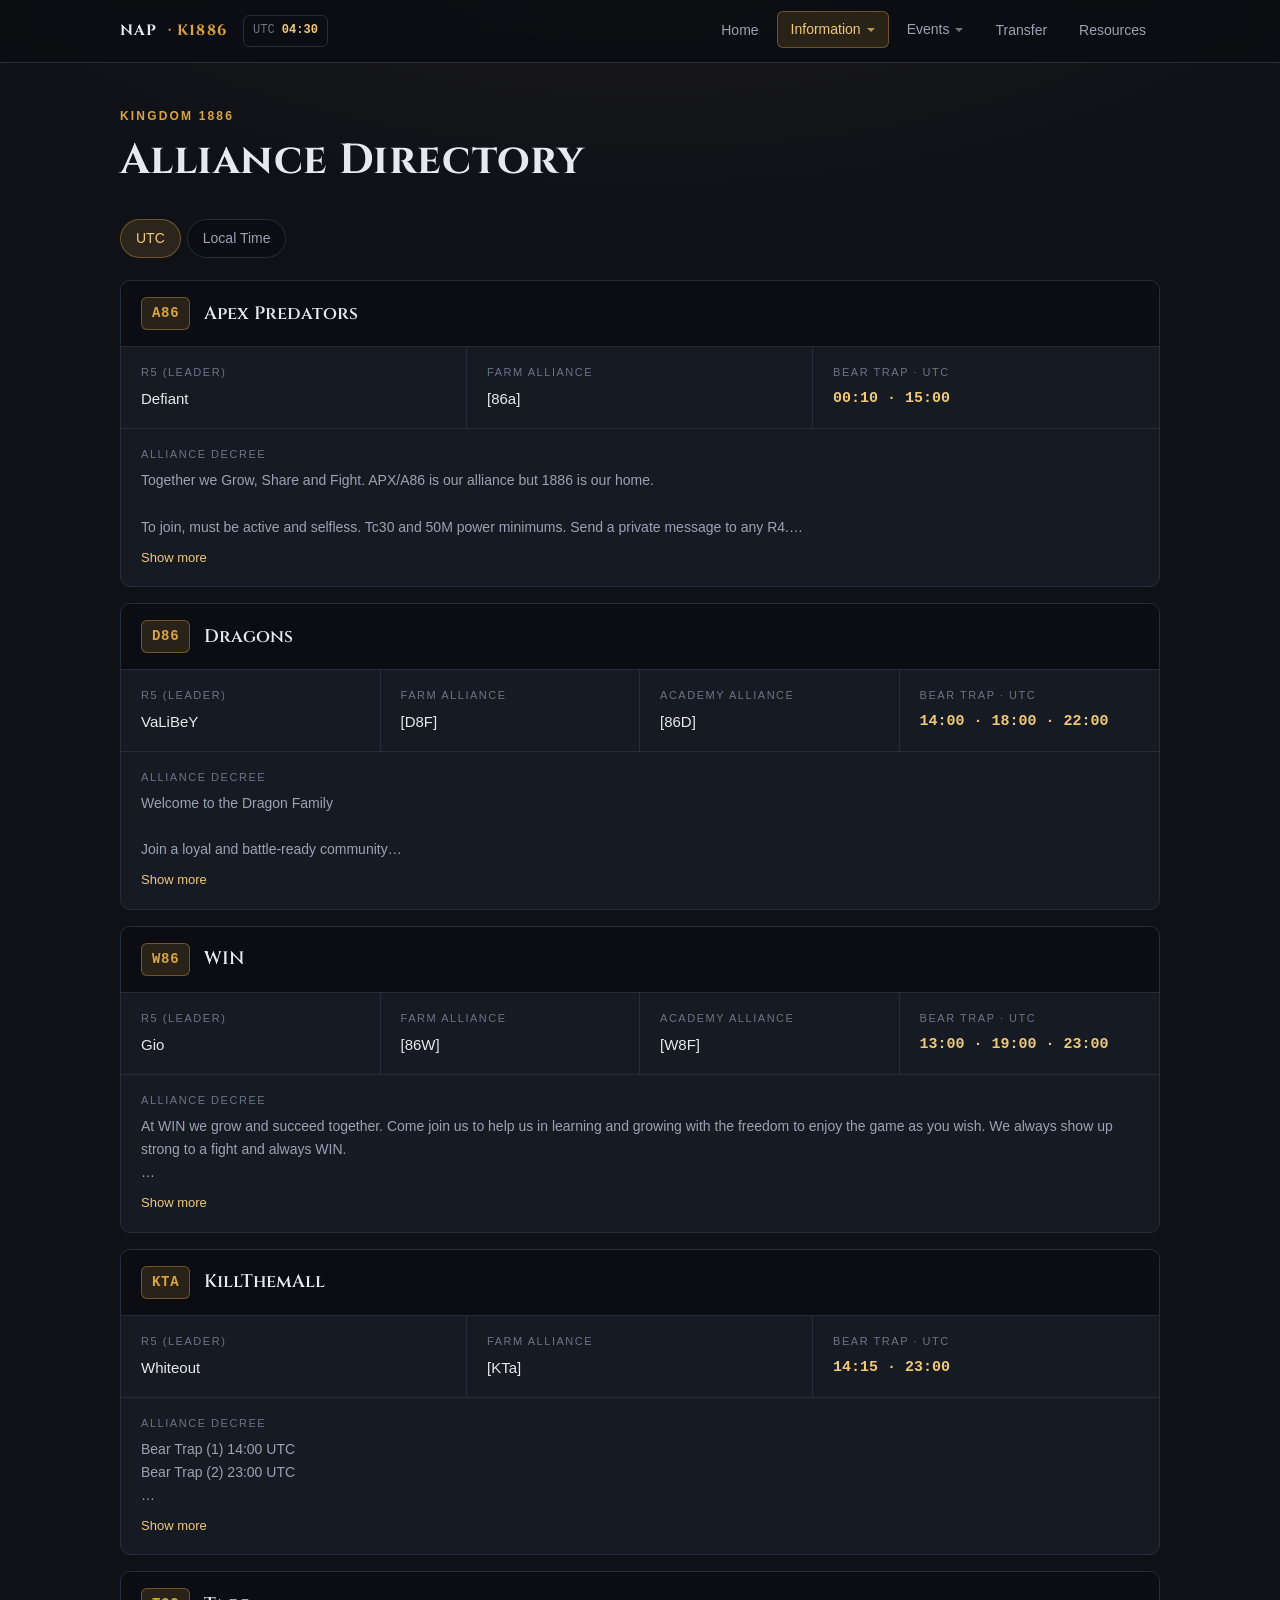
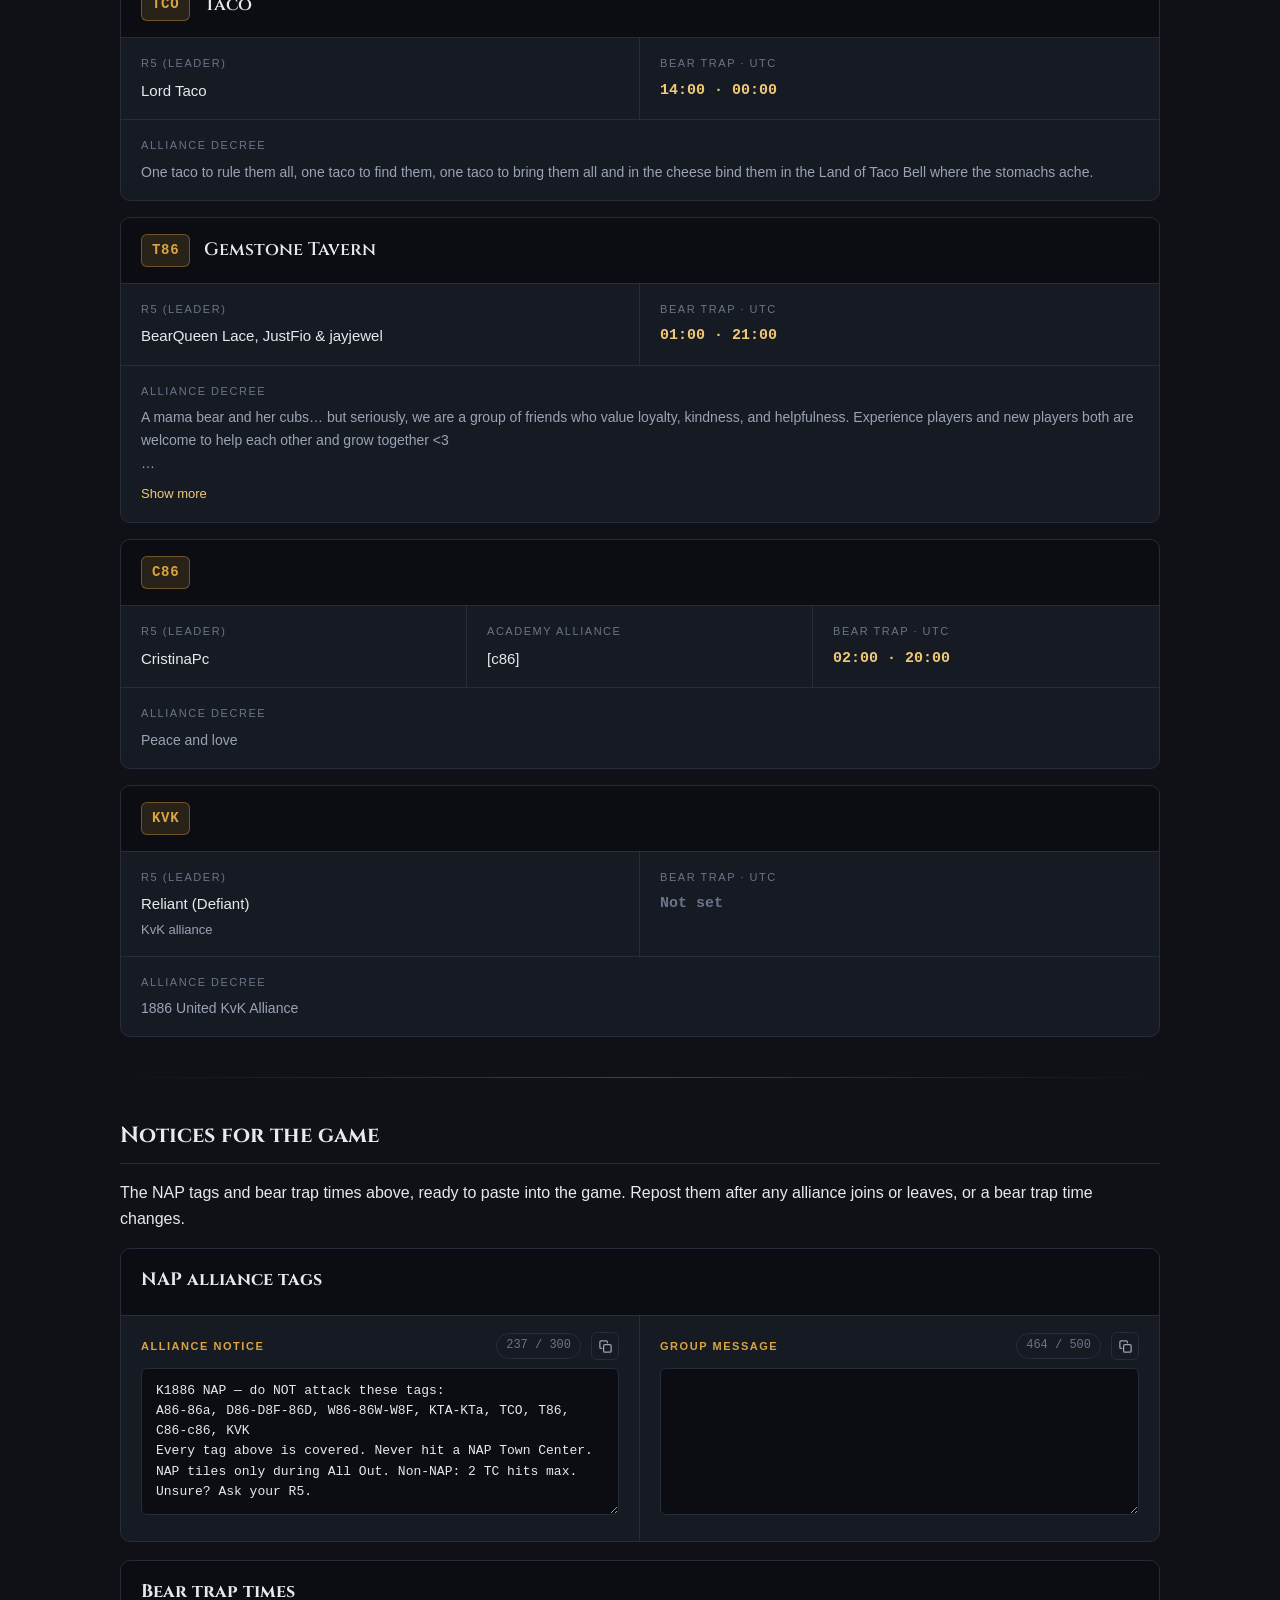
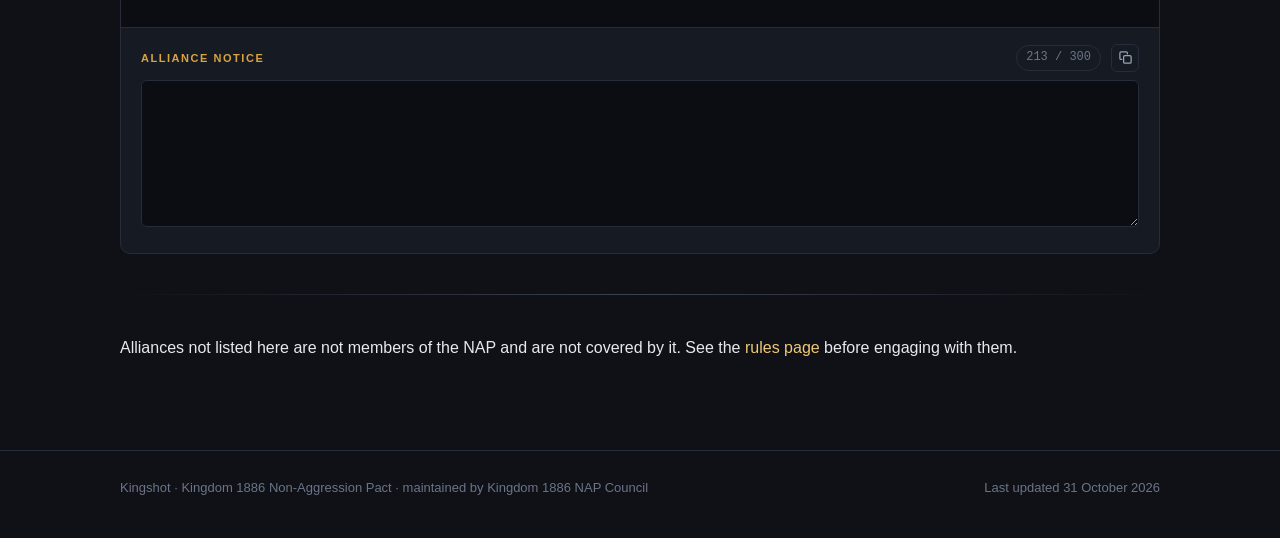
==== commit 194ae00d: "Update the KvK prep guide notice with the new table Co-Authored-By: Claude Opus 5.5 <noreply@anthrop" ====
--- a/alliances.html
+++ b/alliances.html
@@ -103,7 +103,7 @@
   </div>
 </footer>
 
-<script src="assets/js/data.js?v=11"></script>
+<script src="assets/js/data.js?v=12"></script>
 <script src="assets/js/site.js?v=10"></script>
 </body>
 </html>
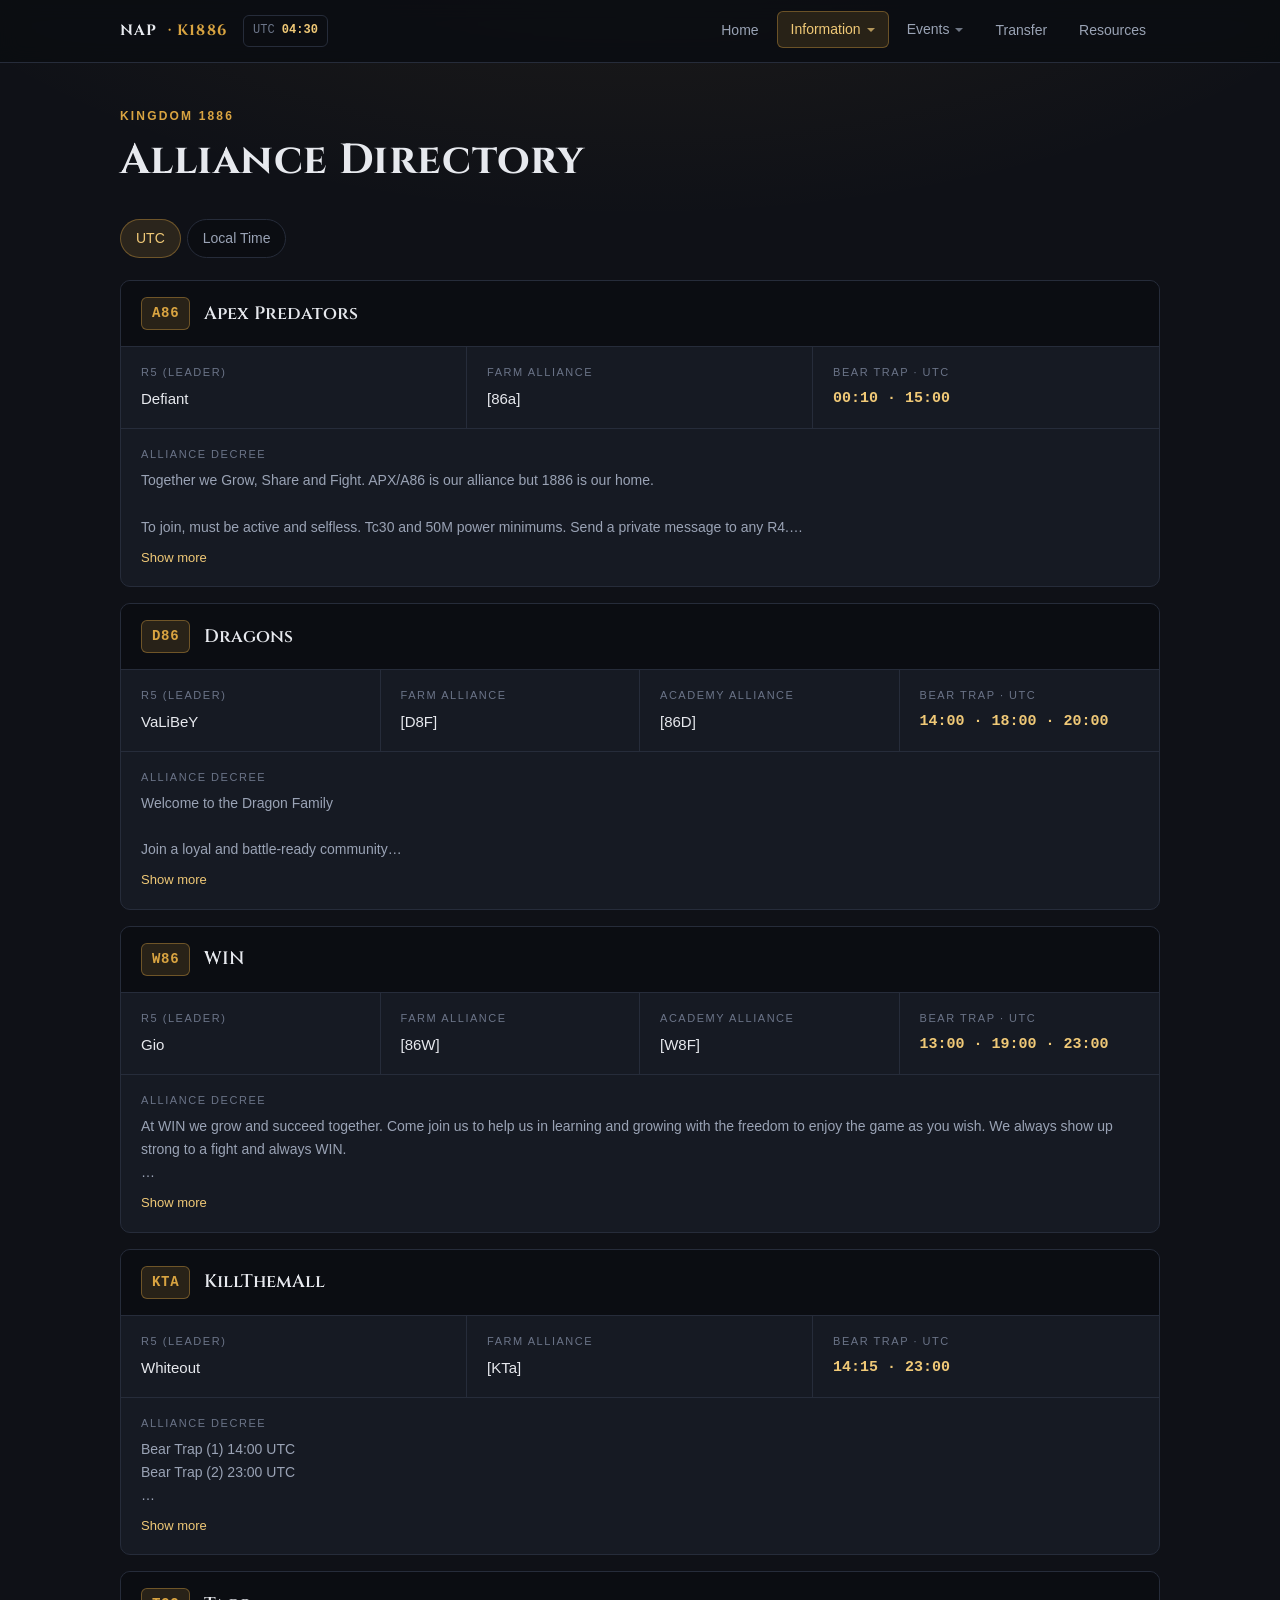
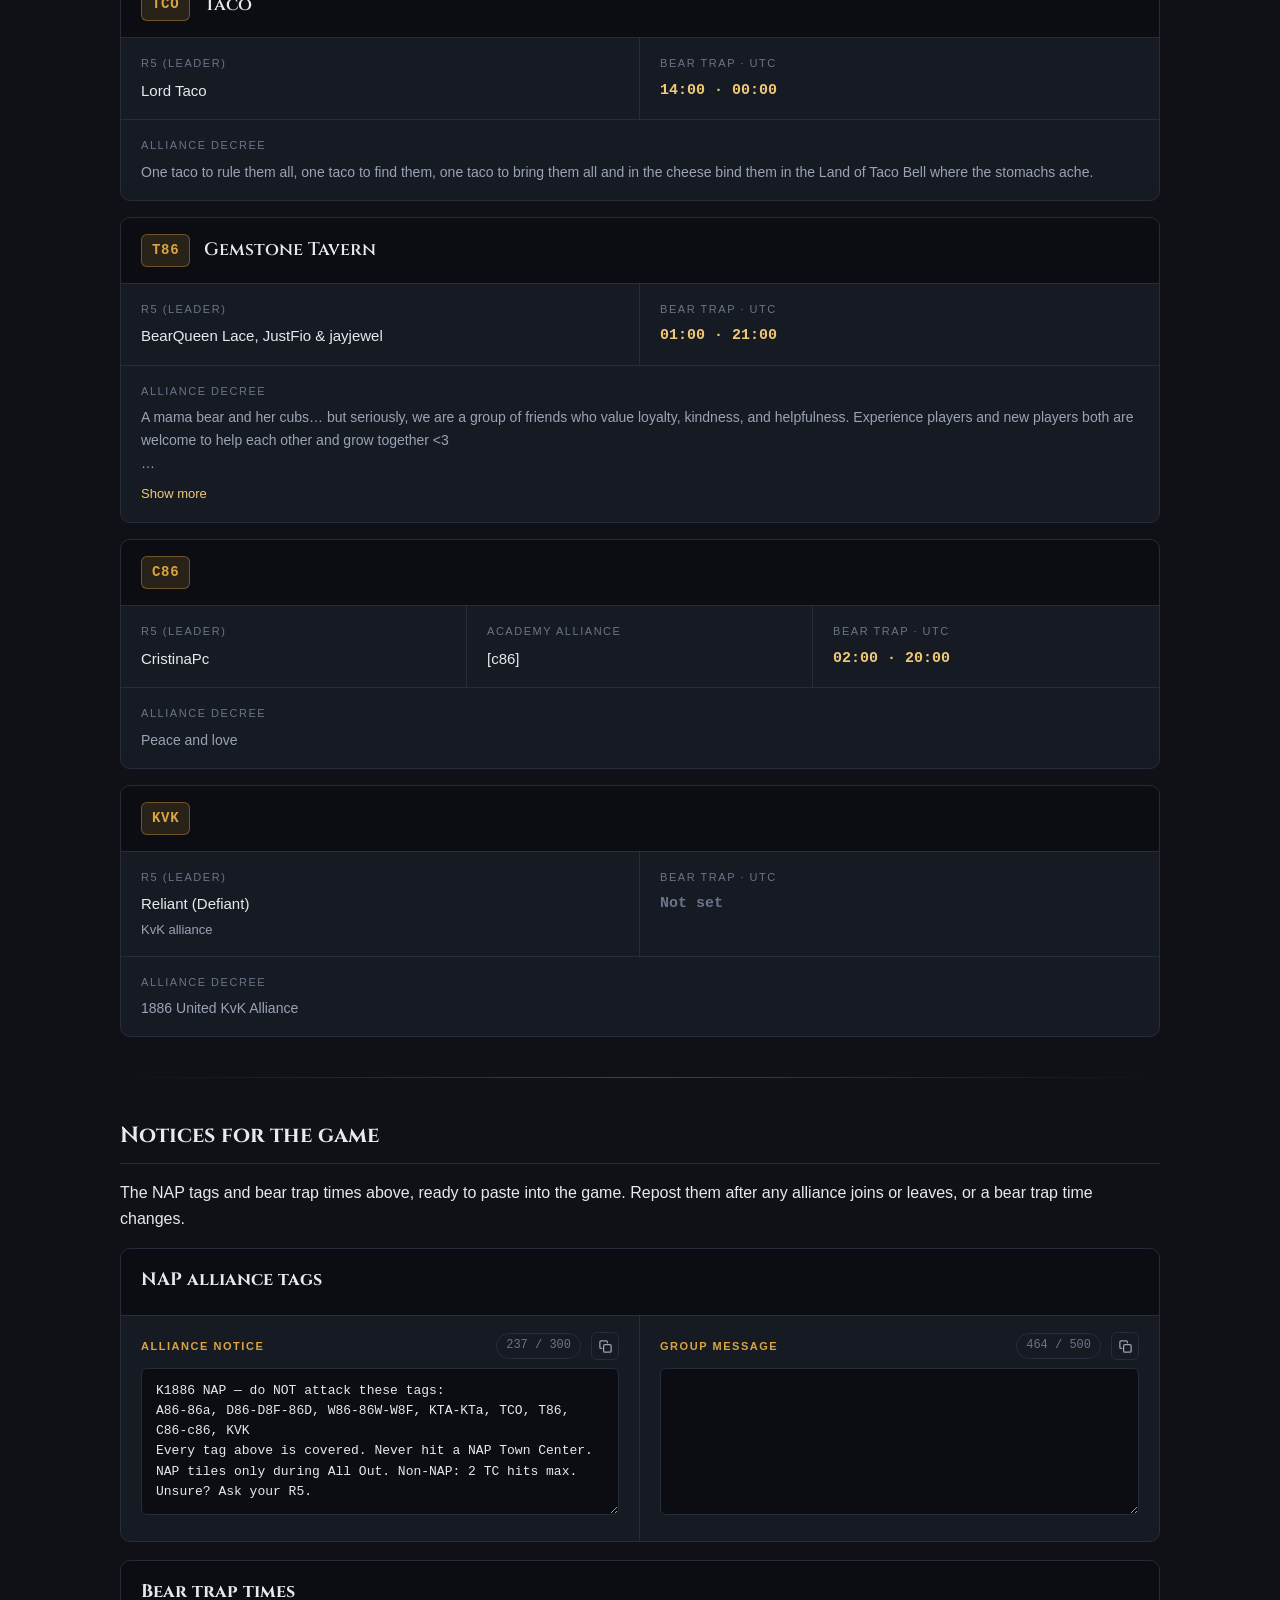
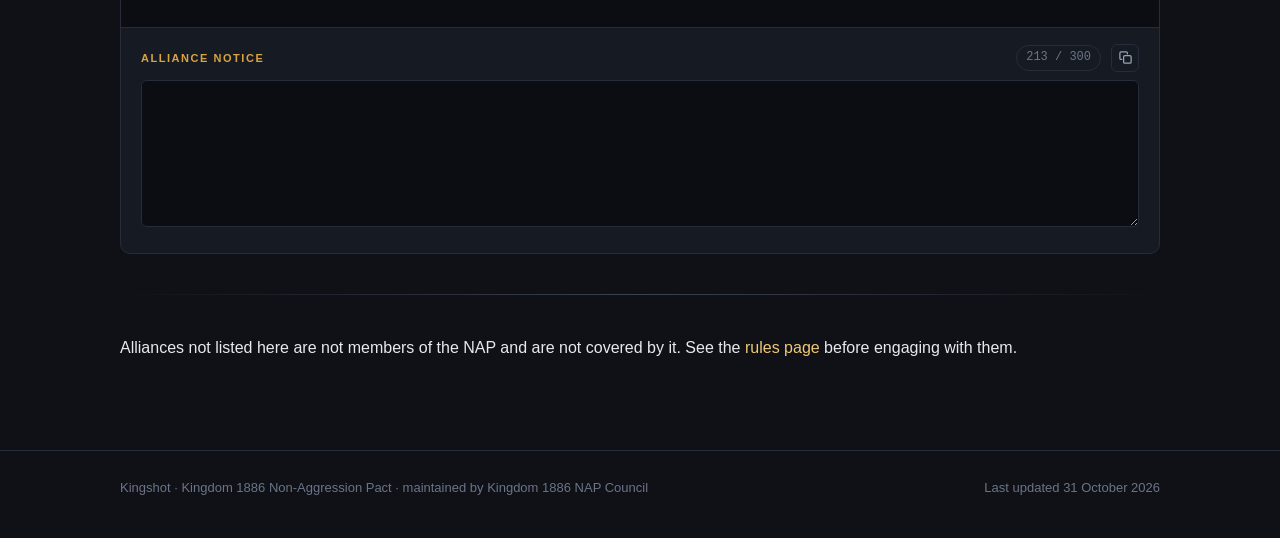
==== commit 8d8f75fd: "D86 third bear trap moves from 22:00 to 20:00 UTC Co-Authored-By: Claude Opus 5.5 <noreply@anthropic" ====
--- a/alliances.html
+++ b/alliances.html
@@ -103,7 +103,7 @@
   </div>
 </footer>
 
-<script src="assets/js/data.js?v=12"></script>
+<script src="assets/js/data.js?v=13"></script>
 <script src="assets/js/site.js?v=10"></script>
 </body>
 </html>
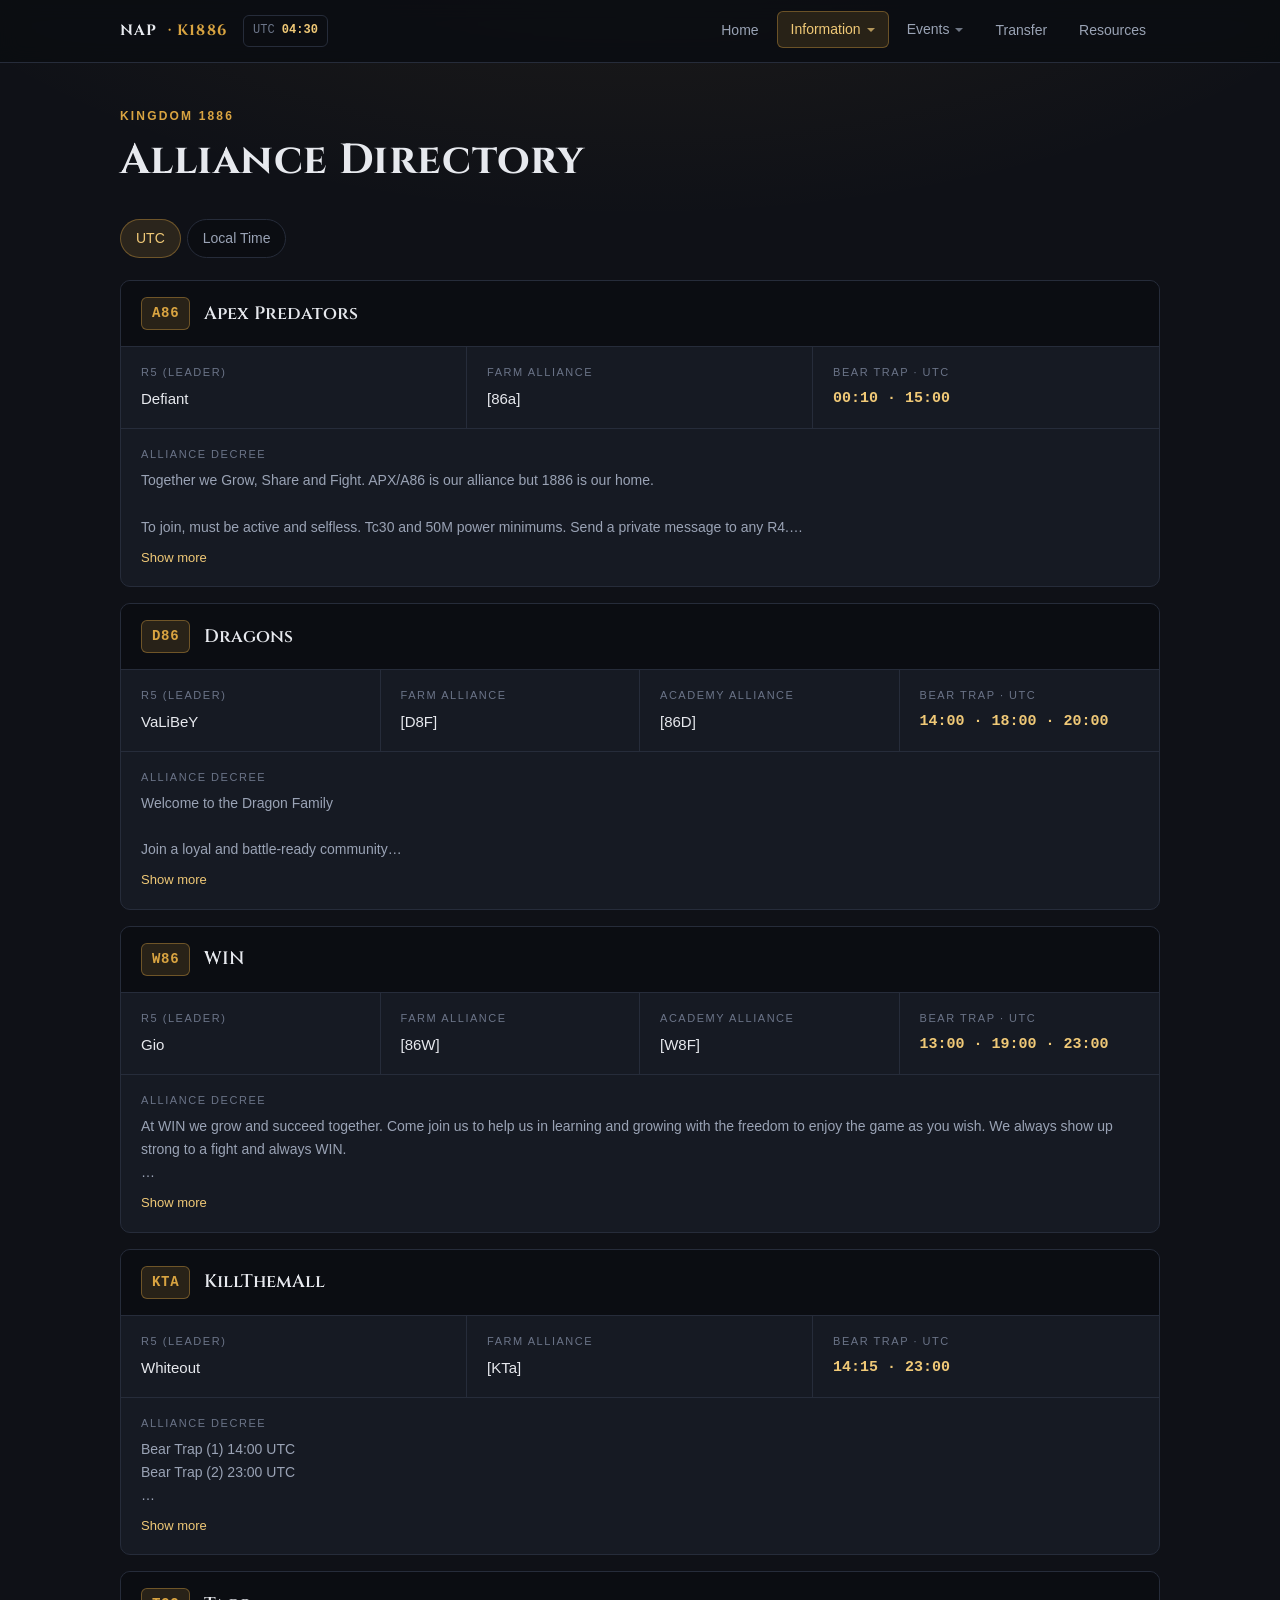
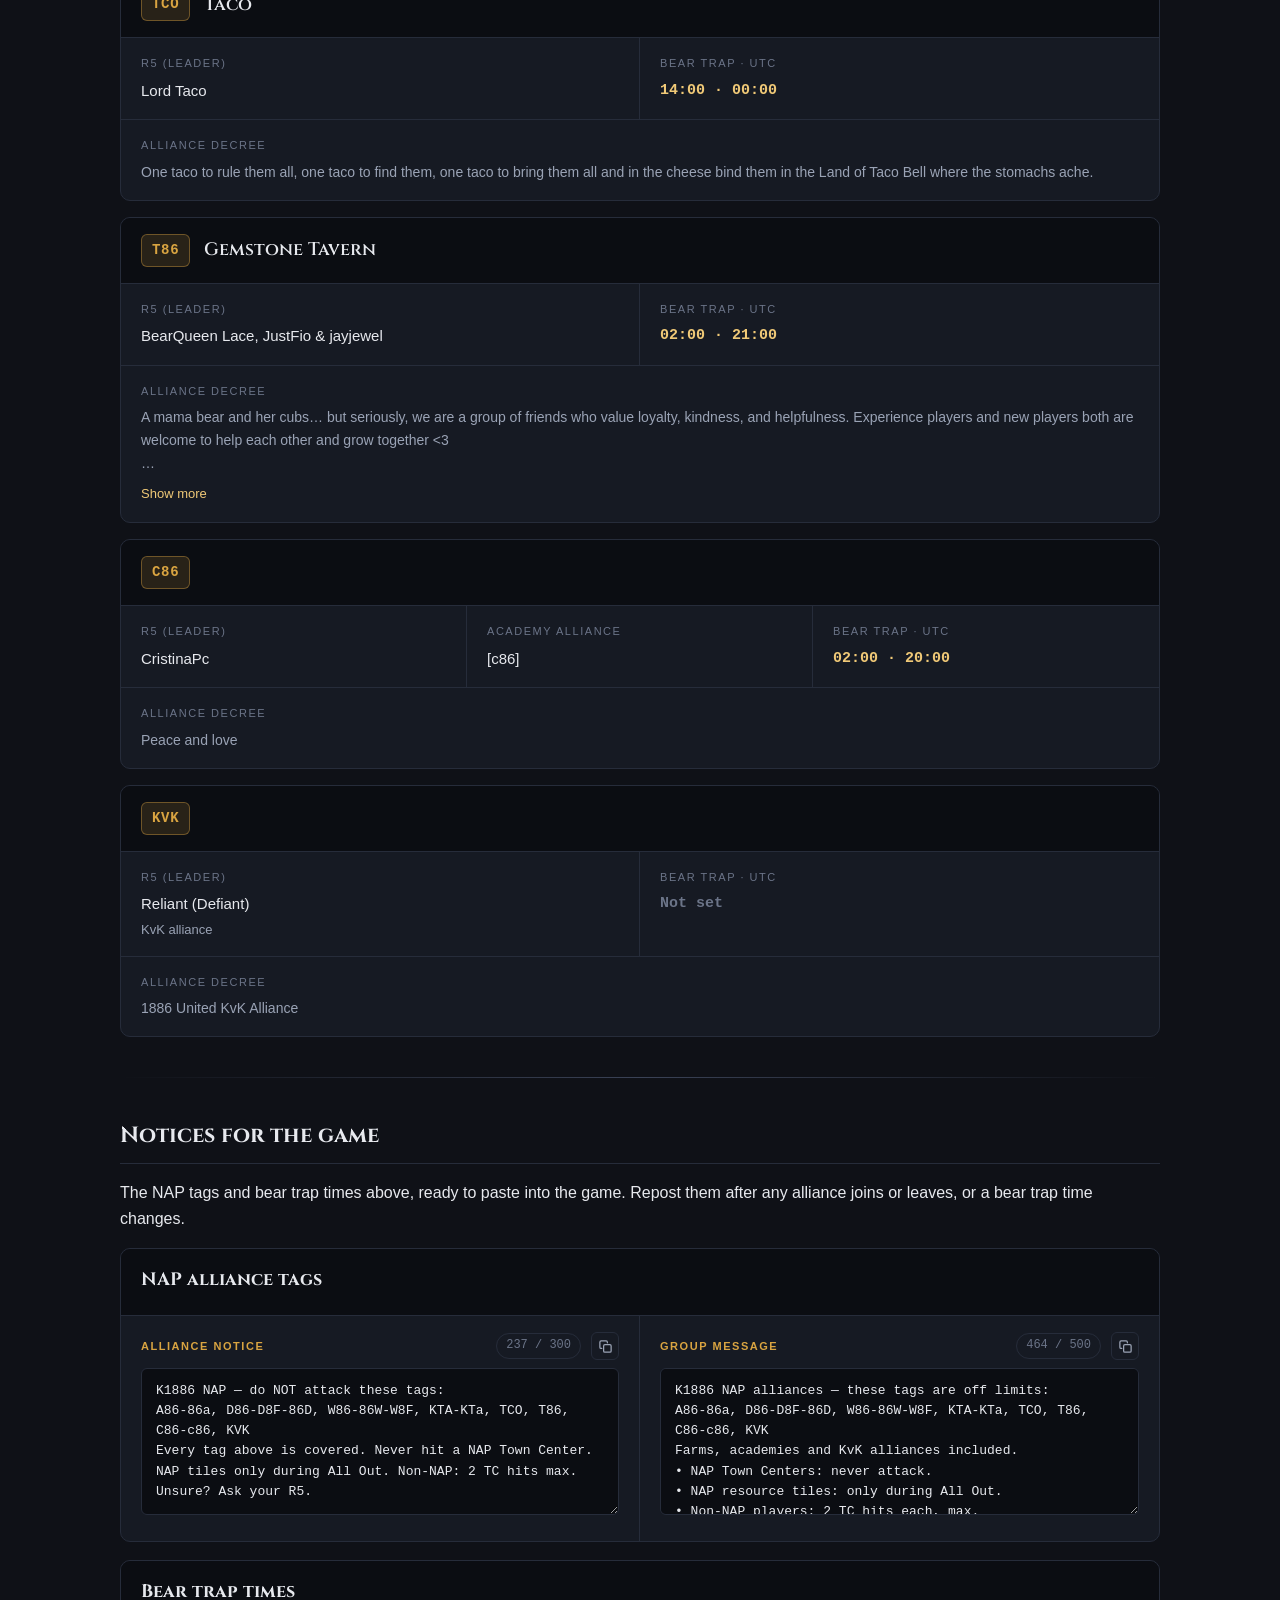
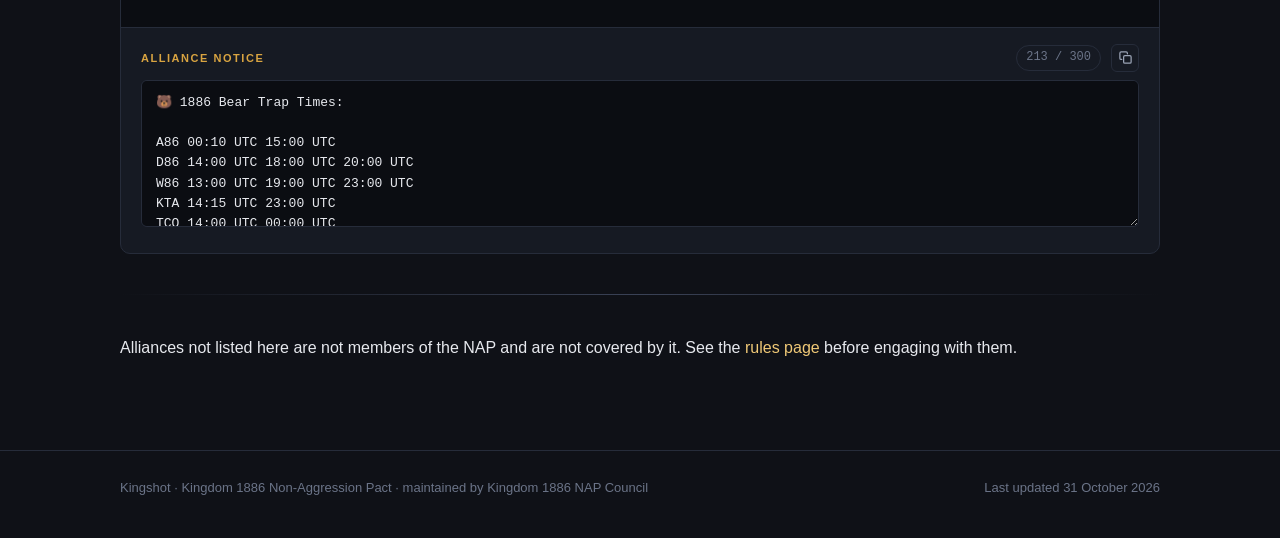
==== commit 977eba86: "T86 bear trap moves from 01:00 to 02:00 UTC Co-Authored-By: Claude Opus 5.5 <noreply@anthropic.com> " ====
--- a/alliances.html
+++ b/alliances.html
@@ -103,7 +103,7 @@
   </div>
 </footer>
 
-<script src="assets/js/data.js?v=13"></script>
+<script src="assets/js/data.js?v=14"></script>
 <script src="assets/js/site.js?v=10"></script>
 </body>
 </html>
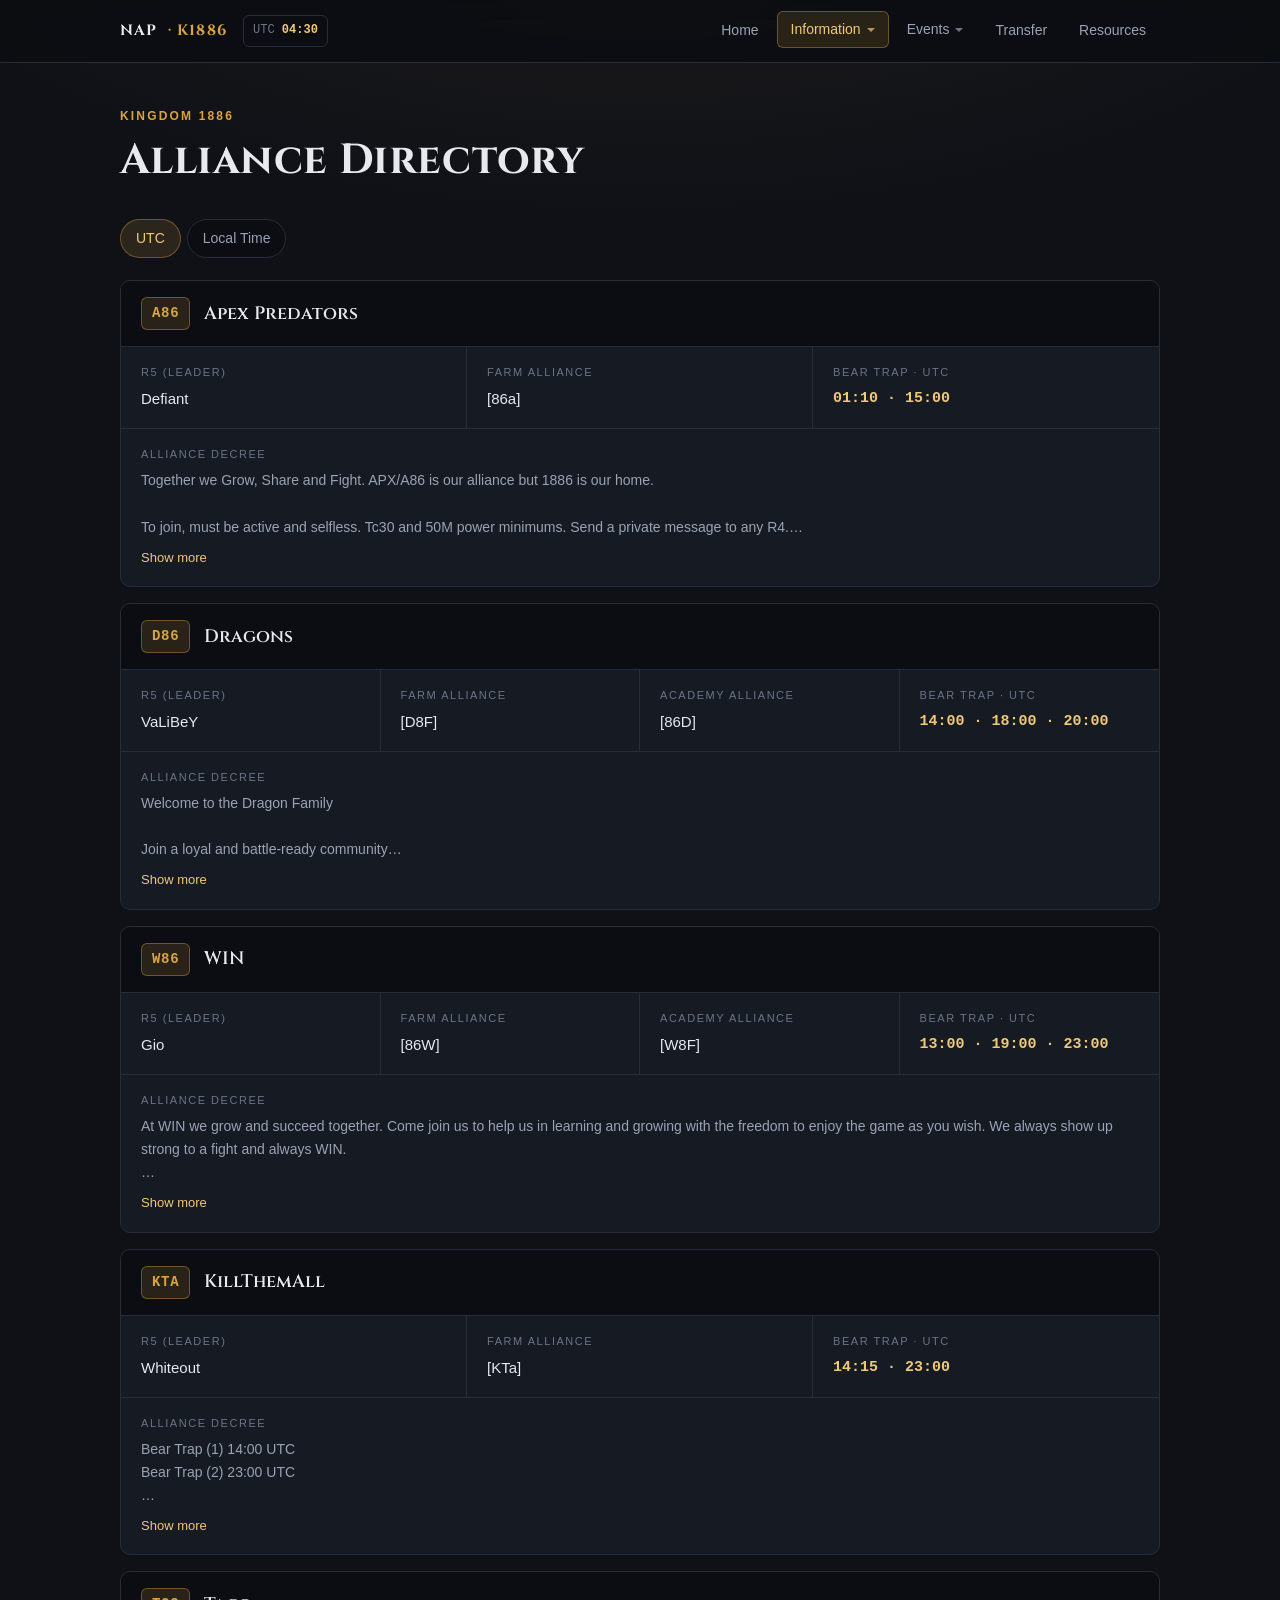
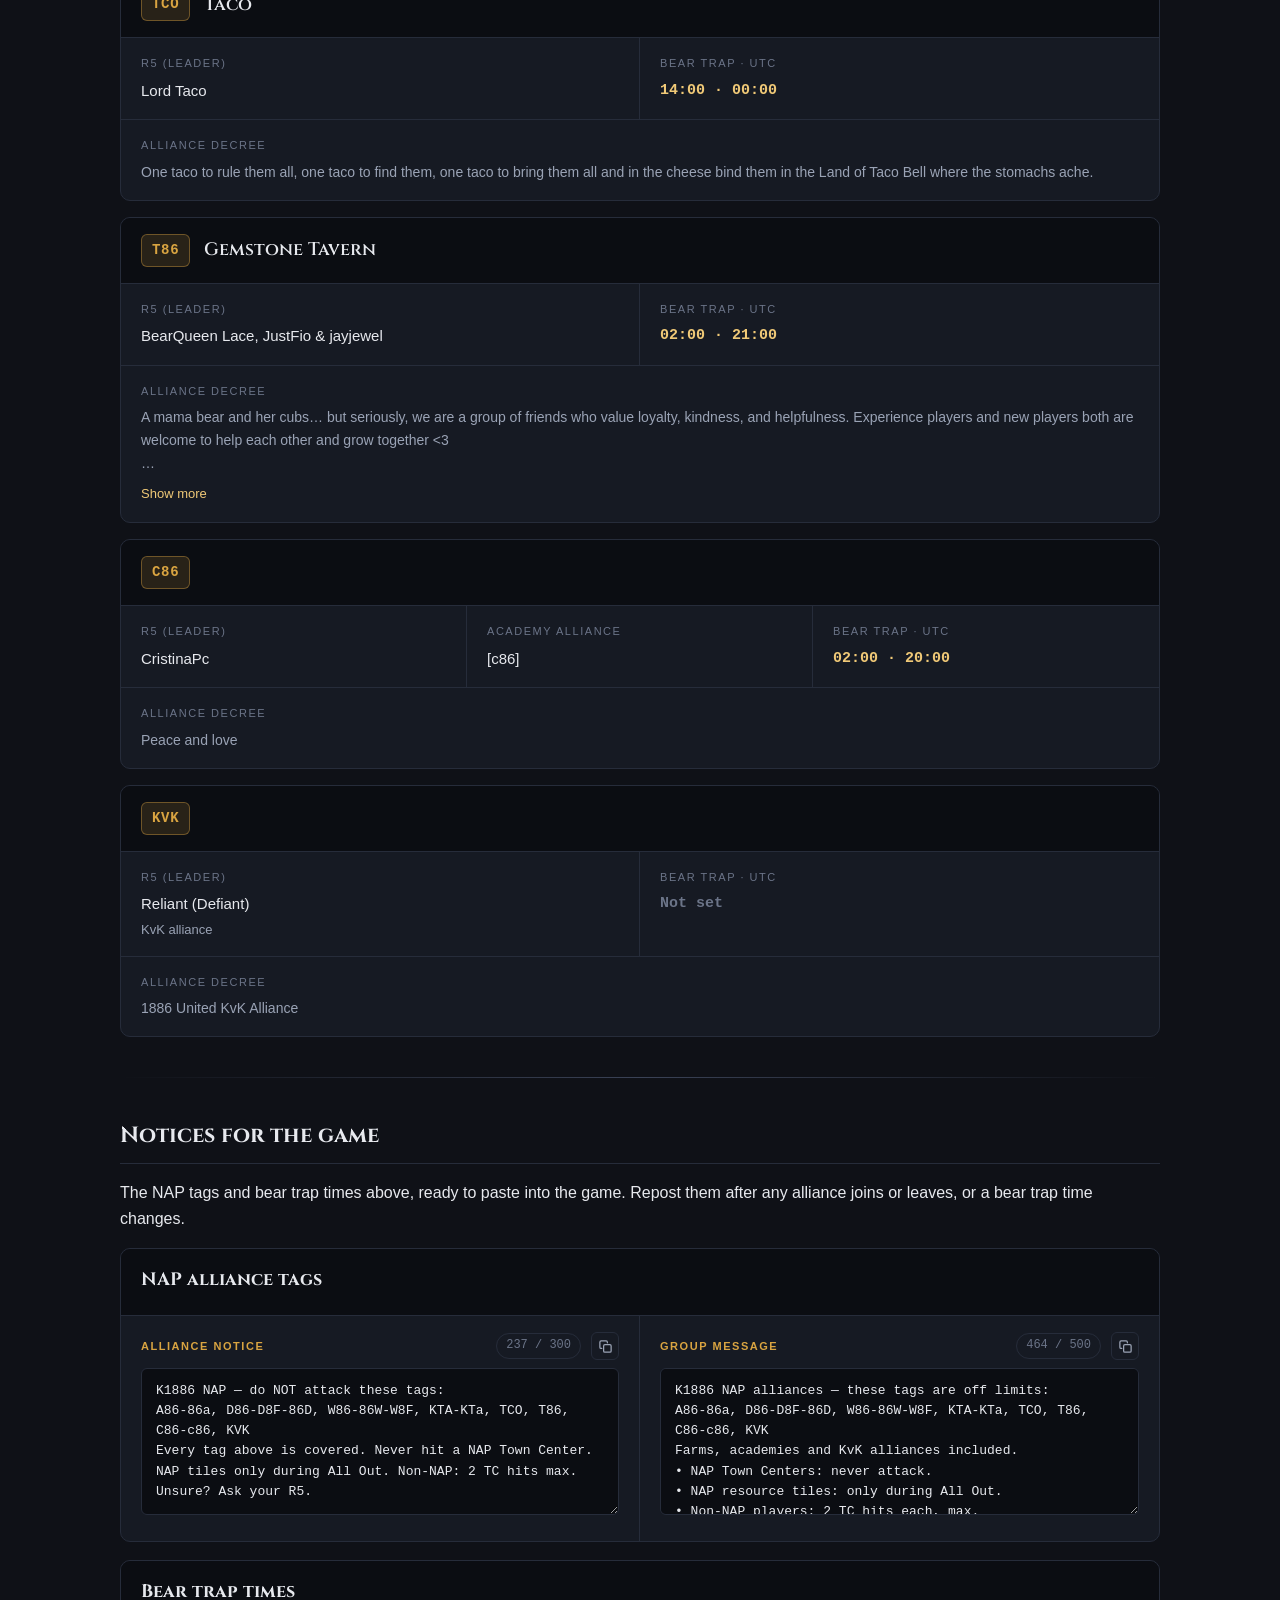
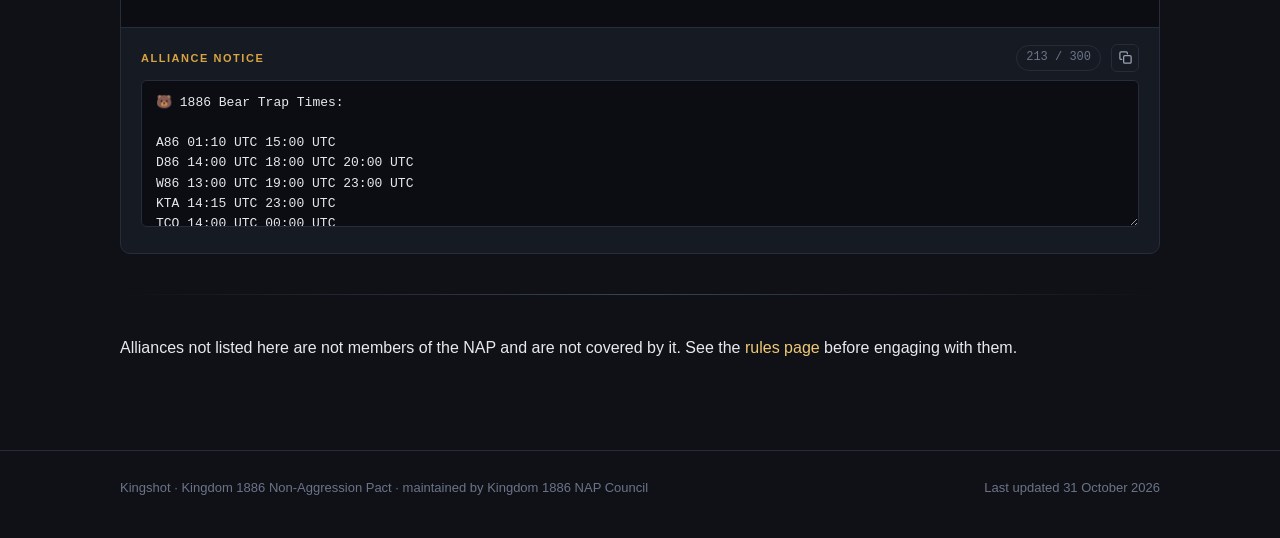
==== commit 2c5a50c5: "A86 bear trap moves from 00:10 to 01:10 UTC Co-Authored-By: Claude Opus 5.5 <noreply@anthropic.com> " ====
--- a/alliances.html
+++ b/alliances.html
@@ -103,7 +103,7 @@
   </div>
 </footer>
 
-<script src="assets/js/data.js?v=14"></script>
+<script src="assets/js/data.js?v=15"></script>
 <script src="assets/js/site.js?v=10"></script>
 </body>
 </html>
